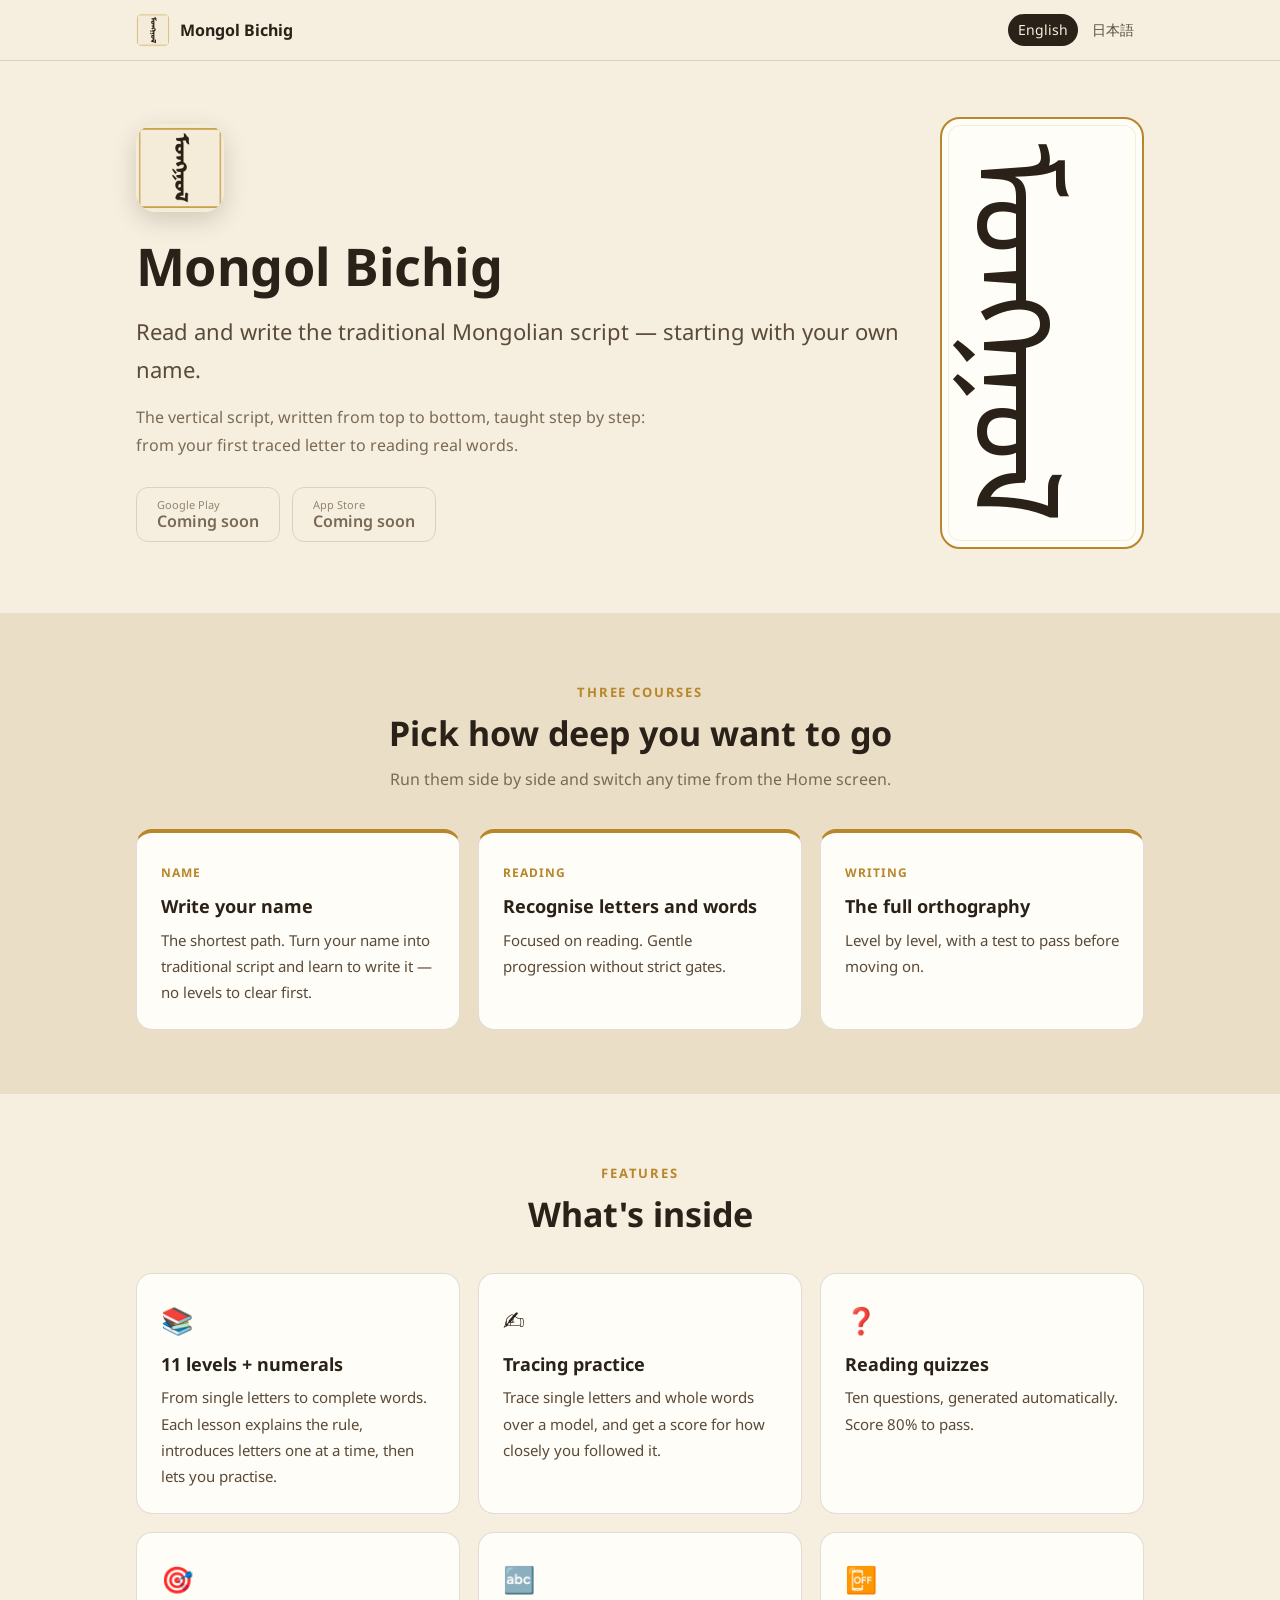
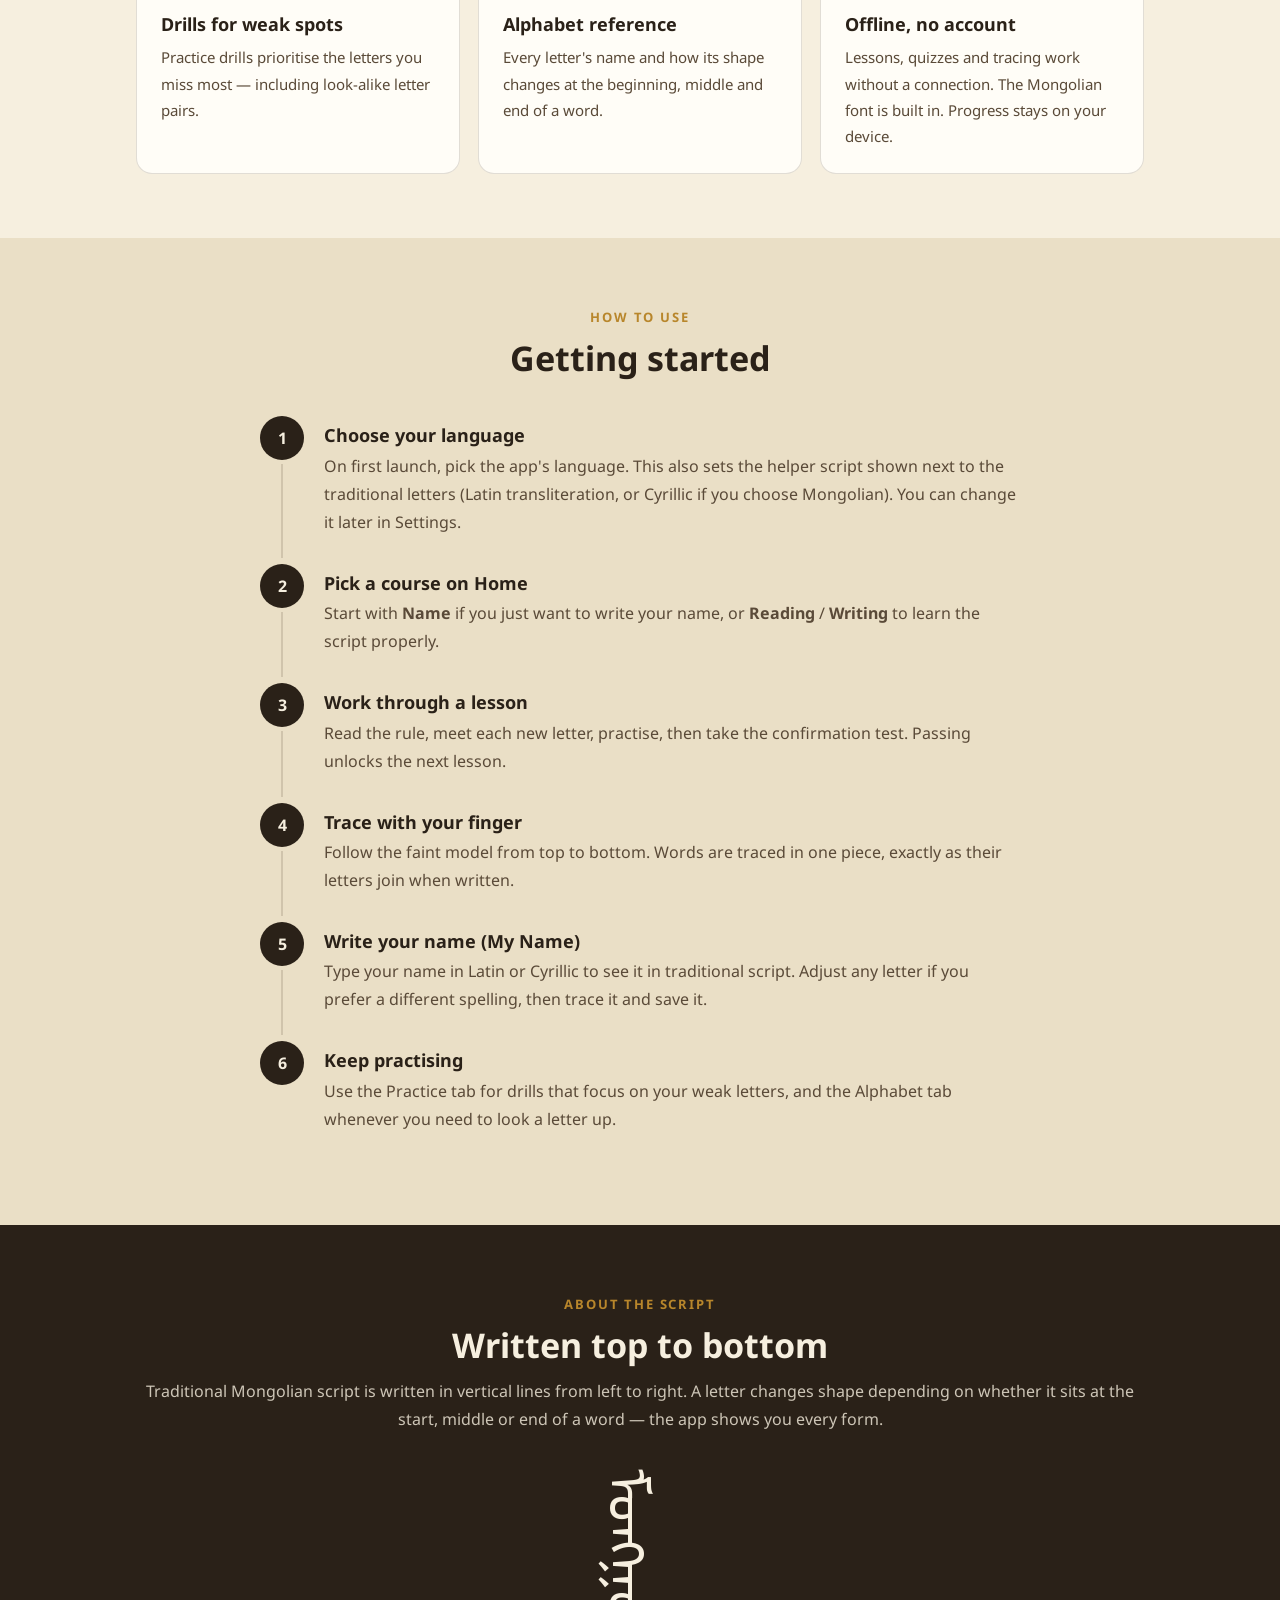
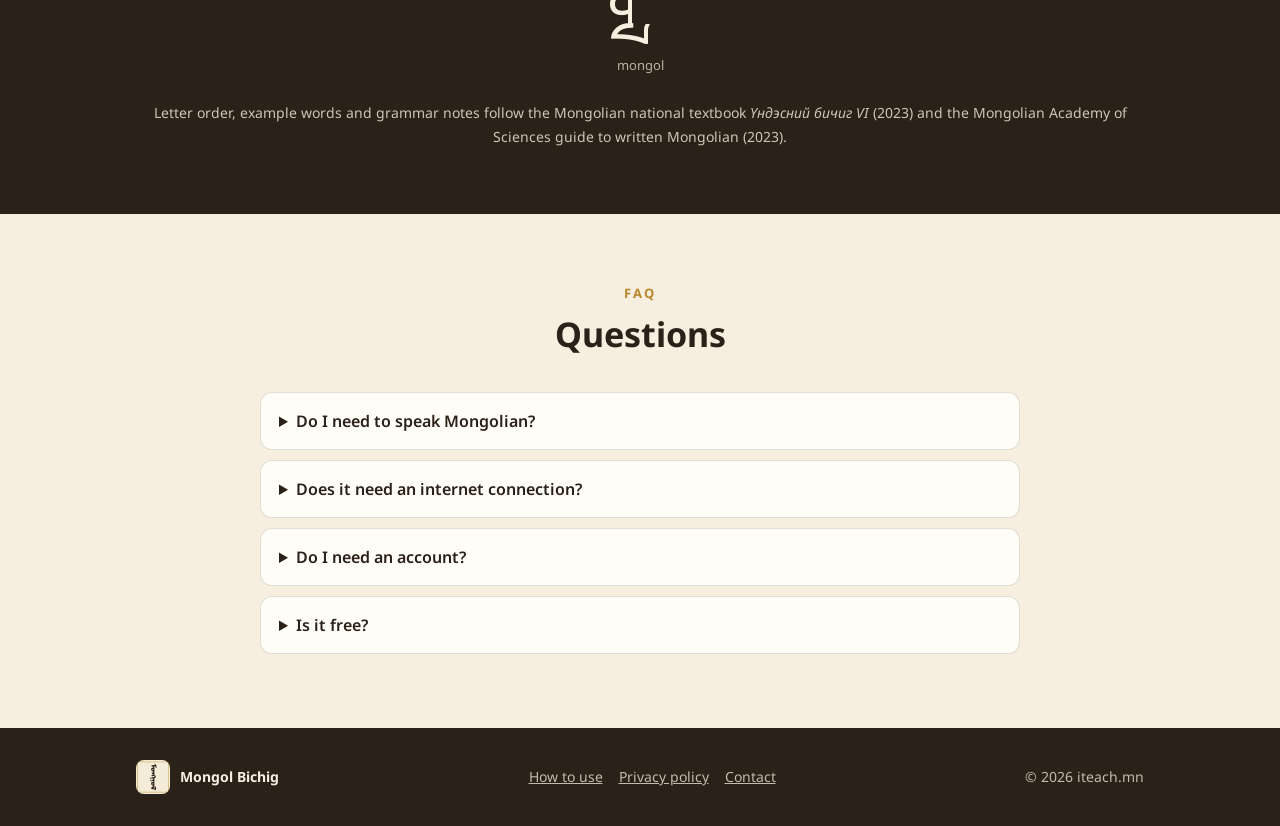
==== mongol-bichig/index.html @ 7769832b "Add Mongol Bichig landing page (en/ja) Co-Authored-By: Claude Opus 5.5 <noreply@anthropic.com>" ====
<!doctype html>
<html lang="en">
<head>
<meta charset="utf-8" />
<meta name="viewport" content="width=device-width, initial-scale=1" />
<title>Mongol Bichig — Learn to read and write the traditional Mongolian script</title>
<meta name="description" content="Mongol Bichig: read and write the traditional Mongolian script, starting with your own name. Tracing practice, reading quizzes, an alphabet reference and drills. No account, works offline." />
<meta name="robots" content="index, follow" />
<meta name="theme-color" content="#2A2118" />
<meta name="author" content="iteach.mn" />

<link rel="canonical" href="https://iteachmn.github.io/mongol-bichig/" />
<link rel="alternate" hreflang="en" href="https://iteachmn.github.io/mongol-bichig/" />
<link rel="alternate" hreflang="ja" href="https://iteachmn.github.io/mongol-bichig/ja/" />
<link rel="alternate" hreflang="x-default" href="https://iteachmn.github.io/mongol-bichig/" />

<meta property="og:type" content="website" />
<meta property="og:site_name" content="Mongol Bichig" />
<meta property="og:locale" content="en_US" />
<meta property="og:locale:alternate" content="ja_JP" />
<meta property="og:url" content="https://iteachmn.github.io/mongol-bichig/" />
<meta property="og:title" content="Mongol Bichig — Learn to write the traditional Mongolian script" />
<meta property="og:description" content="Read and write the traditional Mongolian script, starting with your own name." />
<meta property="og:image" content="https://iteachmn.github.io/mongol-bichig/assets/ogp.png" />
<meta property="og:image:width" content="1024" />
<meta property="og:image:height" content="500" />
<meta name="twitter:card" content="summary_large_image" />
<meta name="twitter:image" content="https://iteachmn.github.io/mongol-bichig/assets/ogp.png" />

<script type="application/ld+json">
{
  "@context": "https://schema.org",
  "@type": "MobileApplication",
  "name": "Mongol Bichig",
  "operatingSystem": "Android",
  "applicationCategory": "EducationalApplication",
  "inLanguage": ["en", "ja"],
  "description": "Read and write the traditional Mongolian script, starting with your own name.",
  "image": "https://iteachmn.github.io/mongol-bichig/assets/app_icon.png",
  "url": "https://iteachmn.github.io/mongol-bichig/",
  "publisher": { "@type": "Organization", "name": "iteach.mn", "url": "https://iteach.mn" }
}
</script>

<link rel="preconnect" href="https://fonts.googleapis.com">
<link rel="preconnect" href="https://fonts.gstatic.com" crossorigin>
<link href="https://fonts.googleapis.com/css2?family=Noto+Sans:wght@400;600;700&family=Noto+Sans+Mongolian&display=swap" rel="stylesheet">
<link rel="stylesheet" href="styles.css" />
<link rel="icon" href="assets/app_icon.png" />
</head>
<body>

<header class="site-header">
  <div class="wrap">
    <a class="brand-mini" href="#top"><img src="assets/app_icon.png" alt="" /><span>Mongol Bichig</span></a>
    <div class="header-spacer"></div>
    <nav class="lang-switch" aria-label="Language">
      <a href="./" aria-current="page">English</a>
      <a href="ja/">日本語</a>
    </nav>
  </div>
</header>

<section class="hero" id="top">
  <div class="wrap">
    <div>
      <img class="hero-icon" src="assets/app_icon.png" alt="Mongol Bichig app icon" />
      <h1>Mongol Bichig</h1>
      <p class="hero-catch">Read and write the traditional Mongolian script — starting with your own name.</p>
      <p class="hero-sub">The vertical script, written from top to bottom, taught step by step: from your first traced letter to reading real words.</p>
      <div class="cta-row">
        <span class="btn" role="button" aria-disabled="true"><span class="btn-label"><small>Google Play</small>Coming soon</span></span>
        <span class="btn" role="button" aria-disabled="true"><span class="btn-label"><small>App Store</small>Coming soon</span></span>
      </div>
    </div>
    <div class="hero-script mongol" lang="mn-Mong" aria-label="Mongol (in traditional script)">ᠮᠣᠩᠭᠤᠯ</div>
  </div>
</section>

<section class="alt">
  <div class="wrap">
    <div class="sec-head">
      <span class="sec-kicker">Three courses</span>
      <h2 class="sec-title">Pick how deep you want to go</h2>
      <p class="sec-lead">Run them side by side and switch any time from the Home screen.</p>
    </div>
    <div class="grid">
      <article class="card course">
        <span class="tag">Name</span>
        <h3>Write your name</h3>
        <p>The shortest path. Turn your name into traditional script and learn to write it — no levels to clear first.</p>
      </article>
      <article class="card course">
        <span class="tag">Reading</span>
        <h3>Recognise letters and words</h3>
        <p>Focused on reading. Gentle progression without strict gates.</p>
      </article>
      <article class="card course">
        <span class="tag">Writing</span>
        <h3>The full orthography</h3>
        <p>Level by level, with a test to pass before moving on.</p>
      </article>
    </div>
  </div>
</section>

<section>
  <div class="wrap">
    <div class="sec-head">
      <span class="sec-kicker">Features</span>
      <h2 class="sec-title">What's inside</h2>
    </div>
    <div class="grid">
      <article class="card"><div class="ico">📚</div><h3>11 levels + numerals</h3><p>From single letters to complete words. Each lesson explains the rule, introduces letters one at a time, then lets you practise.</p></article>
      <article class="card"><div class="ico">✍️</div><h3>Tracing practice</h3><p>Trace single letters and whole words over a model, and get a score for how closely you followed it.</p></article>
      <article class="card"><div class="ico">❓</div><h3>Reading quizzes</h3><p>Ten questions, generated automatically. Score 80% to pass.</p></article>
      <article class="card"><div class="ico">🎯</div><h3>Drills for weak spots</h3><p>Practice drills prioritise the letters you miss most — including look-alike letter pairs.</p></article>
      <article class="card"><div class="ico">🔤</div><h3>Alphabet reference</h3><p>Every letter's name and how its shape changes at the beginning, middle and end of a word.</p></article>
      <article class="card"><div class="ico">📴</div><h3>Offline, no account</h3><p>Lessons, quizzes and tracing work without a connection. The Mongolian font is built in. Progress stays on your device.</p></article>
    </div>
  </div>
</section>

<section class="alt" id="how-to">
  <div class="wrap">
    <div class="sec-head">
      <span class="sec-kicker">How to use</span>
      <h2 class="sec-title">Getting started</h2>
    </div>
    <ol class="steps">
      <li><h3>Choose your language</h3><p>On first launch, pick the app's language. This also sets the helper script shown next to the traditional letters (Latin transliteration, or Cyrillic if you choose Mongolian). You can change it later in Settings.</p></li>
      <li><h3>Pick a course on Home</h3><p>Start with <b>Name</b> if you just want to write your name, or <b>Reading</b> / <b>Writing</b> to learn the script properly.</p></li>
      <li><h3>Work through a lesson</h3><p>Read the rule, meet each new letter, practise, then take the confirmation test. Passing unlocks the next lesson.</p></li>
      <li><h3>Trace with your finger</h3><p>Follow the faint model from top to bottom. Words are traced in one piece, exactly as their letters join when written.</p></li>
      <li><h3>Write your name (My Name)</h3><p>Type your name in Latin or Cyrillic to see it in traditional script. Adjust any letter if you prefer a different spelling, then trace it and save it.</p></li>
      <li><h3>Keep practising</h3><p>Use the Practice tab for drills that focus on your weak letters, and the Alphabet tab whenever you need to look a letter up.</p></li>
    </ol>
  </div>
</section>

<section class="dark">
  <div class="wrap">
    <div class="sec-head">
      <span class="sec-kicker">About the script</span>
      <h2 class="sec-title">Written top to bottom</h2>
      <p class="sec-lead">Traditional Mongolian script is written in vertical lines from left to right. A letter changes shape depending on whether it sits at the start, middle or end of a word — the app shows you every form.</p>
    </div>
    <div class="script-demo">
      <figure><div class="mongol" lang="mn-Mong">ᠮᠣᠩᠭᠤᠯ</div><figcaption>mongol</figcaption></figure>
    </div>
    <p class="sec-lead" style="text-align:center; margin-top:24px; font-size:14px;">Letter order, example words and grammar notes follow the Mongolian national textbook <i>Үндэсний бичиг VI</i> (2023) and the Mongolian Academy of Sciences guide to written Mongolian (2023).</p>
  </div>
</section>

<section>
  <div class="wrap">
    <div class="sec-head">
      <span class="sec-kicker">FAQ</span>
      <h2 class="sec-title">Questions</h2>
    </div>
    <div class="faq">
      <details><summary>Do I need to speak Mongolian?</summary><p>No. If you choose a language other than Mongolian, the app shows Latin transliteration and word meanings alongside the script.</p></details>
      <details><summary>Does it need an internet connection?</summary><p>Almost everything works offline. The one exception: when you enter a name that isn't in the built-in dictionary of more than 15,000 words, that text is sent to a conversion service. Offline, the app falls back to a built-in approximation.</p></details>
      <details><summary>Do I need an account?</summary><p>No. There is no sign-up, and your progress is stored only on your device.</p></details>
      <details><summary>Is it free?</summary><p>All learning content is available without payment. The app shows ads.</p></details>
    </div>
  </div>
</section>

<footer class="site-footer">
  <div class="wrap">
    <div class="brand-mini"><img src="assets/app_icon.png" alt="" /><span>Mongol Bichig</span></div>
    <nav class="foot-links">
      <a href="#how-to">How to use</a>
      <a href="https://docs.google.com/document/d/e/2PACX-1vTYEJs2ZEUsCDoz3jYacEROQ_wWrDBt1OV30wHb4MhotHuU3FFCd4Hwb3-05FP0C9g_1QRAoCeUnPV8/pub">Privacy policy</a>
      <a href="mailto:iteachmn@gmail.com">Contact</a>
    </nav>
    <p>© 2026 iteach.mn</p>
  </div>
</footer>

</body>
</html>
---- mongol-bichig/styles.css ----
/* ============================================================
   Mongol Bichig LP — parchment & ink
   ============================================================ */

:root {
  --parchment: #F6EFDF;
  --parchment-deep: #EADFC6;
  --card: #FFFDF7;
  --ink: #2A2118;
  --ink-mid: #5A4A38;
  --ink-soft: #7A6A55;
  --gold: #B8862B;
  --gold-soft: rgba(184, 134, 43, 0.14);
  --line: rgba(90, 74, 56, 0.18);
  --dark: #2A2118;
  --dark-2: #3B2F22;
  --maxw: 1040px;
}

*, *::before, *::after { box-sizing: border-box; }
html { scroll-behavior: smooth; }

body {
  margin: 0;
  font-family: 'Noto Sans', 'Noto Sans JP', system-ui, -apple-system, sans-serif;
  color: var(--ink);
  background: var(--parchment);
  line-height: 1.75;
  -webkit-font-smoothing: antialiased;
  overflow-x: hidden;
}

h1, h2, h3 { margin: 0; line-height: 1.3; }
p { margin: 0; }
a { color: inherit; }
img { max-width: 100%; display: block; }

.wrap { max-width: var(--maxw); margin: 0 auto; padding: 0 16px; }

.mongol {
  font-family: 'Noto Sans Mongolian', serif;
  writing-mode: vertical-lr;
  text-orientation: sideways;
  line-height: 1.2;
}

/* ---------- header ---------- */
.site-header {
  position: sticky; top: 0; z-index: 10;
  background: rgba(246, 239, 223, 0.92);
  backdrop-filter: blur(8px);
  border-bottom: 1px solid var(--line);
}
.site-header .wrap { display: flex; align-items: center; gap: 12px; height: 60px; }
.brand-mini { display: flex; align-items: center; gap: 10px; text-decoration: none; font-weight: 700; }
.brand-mini img { width: 34px; height: 34px; border-radius: 8px; }
.header-spacer { flex: 1; }
.lang-switch { display: flex; gap: 4px; font-size: 14px; }
.lang-switch a { text-decoration: none; padding: 4px 10px; border-radius: 999px; color: var(--ink-mid); }
.lang-switch a[aria-current="page"] { background: var(--ink); color: var(--parchment); }

/* ---------- hero ---------- */
.hero { padding: 56px 0 64px; }
.hero .wrap { display: grid; grid-template-columns: 1fr auto; gap: 40px; align-items: center; }
.hero-icon { width: 88px; height: 88px; border-radius: 20px; box-shadow: 0 8px 24px rgba(42,33,24,.18); margin-bottom: 20px; }
.hero h1 { font-size: clamp(32px, 6vw, 52px); letter-spacing: -0.01em; }
.hero-catch { font-size: clamp(18px, 2.6vw, 22px); color: var(--ink-mid); margin-top: 12px; }
.hero-sub { color: var(--ink-soft); margin-top: 14px; max-width: 34em; }
.hero-script {
  font-size: clamp(72px, 12vw, 120px);
  color: var(--ink);
  padding: 24px 28px;
  border: 2px solid var(--gold);
  border-radius: 20px;
  background: var(--card);
  box-shadow: inset 0 0 0 6px var(--card), inset 0 0 0 7px var(--gold-soft);
}

.cta-row { display: flex; flex-wrap: wrap; gap: 12px; margin-top: 28px; }
.btn {
  display: inline-flex; align-items: center; gap: 10px;
  padding: 10px 20px; border-radius: 12px; text-decoration: none;
  background: var(--ink); color: var(--parchment); font-weight: 600;
}
.btn small { display: block; font-size: 11px; font-weight: 400; opacity: .8; line-height: 1.2; }
.btn-label { line-height: 1.25; }
.btn[aria-disabled="true"] { background: transparent; color: var(--ink-soft); border: 1px solid var(--line); cursor: default; }

/* ---------- sections ---------- */
section { padding: 64px 0; }
.sec-head { text-align: center; margin-bottom: 36px; }
.sec-kicker { font-size: 13px; letter-spacing: .14em; text-transform: uppercase; color: var(--gold); font-weight: 700; }
.sec-title { font-size: clamp(24px, 4vw, 34px); margin-top: 6px; }
.sec-lead { color: var(--ink-soft); margin-top: 10px; }

.alt { background: var(--parchment-deep); }
.dark { background: var(--dark); color: var(--parchment); }
.dark .sec-lead, .dark p { color: rgba(246,239,223,.8); }

.grid { display: grid; gap: 18px; grid-template-columns: repeat(auto-fit, minmax(260px, 1fr)); }
.card {
  background: var(--card); border: 1px solid var(--line); border-radius: 16px; padding: 24px;
}
.card h3 { font-size: 18px; margin: 10px 0 8px; }
.card p { color: var(--ink-mid); font-size: 15px; }
.card .ico { font-size: 26px; }

/* courses */
.course { border-top: 4px solid var(--gold); }
.course .tag { font-size: 12px; font-weight: 700; color: var(--gold); letter-spacing: .08em; text-transform: uppercase; }

/* how-to steps */
.steps { list-style: none; margin: 0 auto; padding: 0; max-width: 760px; counter-reset: step; }
.steps li {
  position: relative; padding: 0 0 28px 64px; counter-increment: step;
}
.steps li::before {
  content: counter(step);
  position: absolute; left: 0; top: 0;
  width: 44px; height: 44px; border-radius: 50%;
  display: grid; place-items: center;
  background: var(--ink); color: var(--parchment); font-weight: 700;
}
.steps li:not(:last-child)::after {
  content: ""; position: absolute; left: 21px; top: 48px; bottom: 6px; width: 2px; background: var(--line);
}
.steps h3 { font-size: 18px; padding-top: 8px; }
.steps p { color: var(--ink-mid); margin-top: 4px; }

/* about the script */
.script-demo { display: flex; justify-content: center; gap: 28px; flex-wrap: wrap; margin-top: 8px; }
.script-demo figure { margin: 0; text-align: center; }
.script-demo .mongol { font-size: 56px; margin: 0 auto; color: var(--parchment); }
.script-demo figcaption { font-size: 13px; margin-top: 8px; color: rgba(246,239,223,.7); }

/* FAQ */
.faq { max-width: 760px; margin: 0 auto; }
.faq details { background: var(--card); border: 1px solid var(--line); border-radius: 12px; padding: 14px 18px; margin-bottom: 10px; }
.faq summary { cursor: pointer; font-weight: 600; }
.faq details p { margin-top: 10px; color: var(--ink-mid); font-size: 15px; }

/* footer */
.site-footer { background: var(--dark); color: rgba(246,239,223,.75); padding: 32px 0; font-size: 14px; }
.site-footer .wrap { display: flex; flex-wrap: wrap; gap: 16px; align-items: center; justify-content: space-between; }
.site-footer .brand-mini { color: var(--parchment); }
.foot-links { display: flex; gap: 16px; flex-wrap: wrap; }

@media (max-width: 720px) {
  .hero { padding: 36px 0 44px; }
  .hero .wrap { grid-template-columns: 1fr; text-align: center; }
  .hero-icon { margin-left: auto; margin-right: auto; }
  .hero-sub { margin-left: auto; margin-right: auto; }
  .cta-row { justify-content: center; }
  .hero-script { justify-self: center; font-size: 56px; padding: 14px 18px; }
  section { padding: 48px 0; }
}
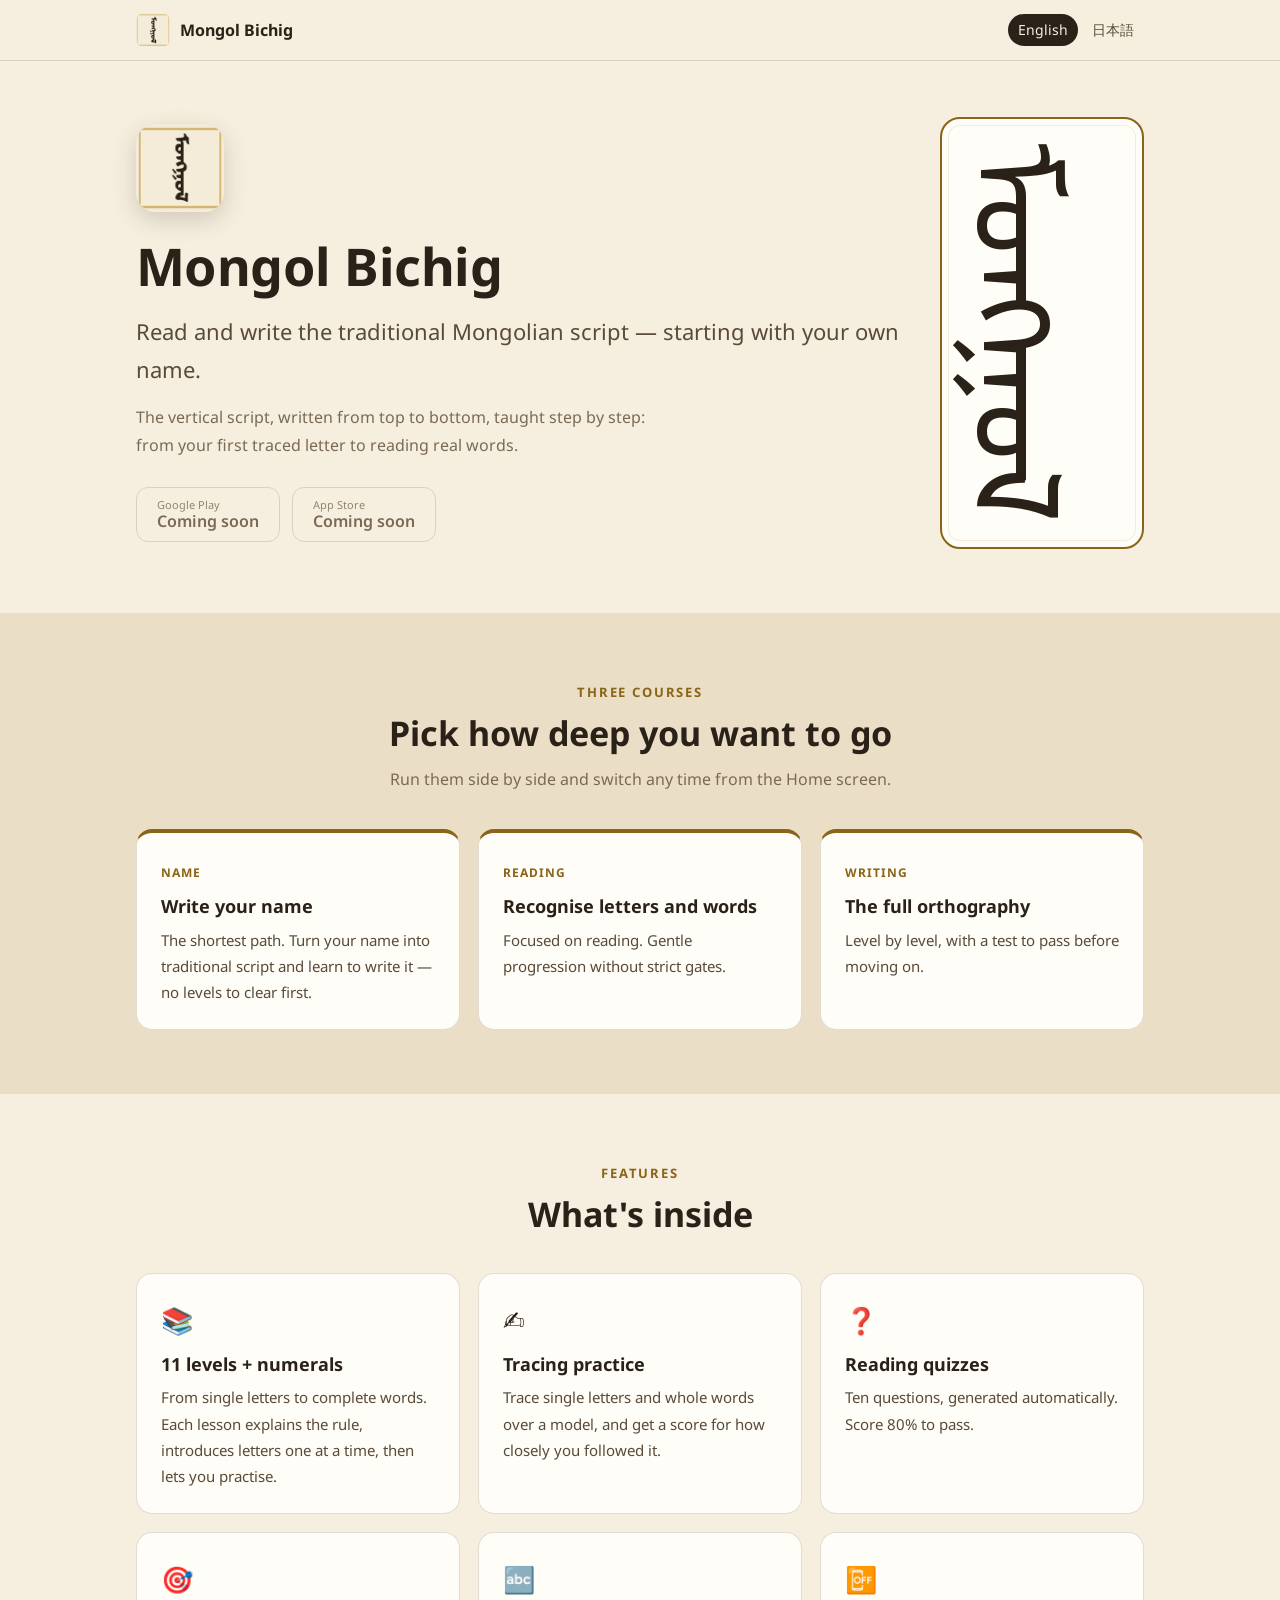
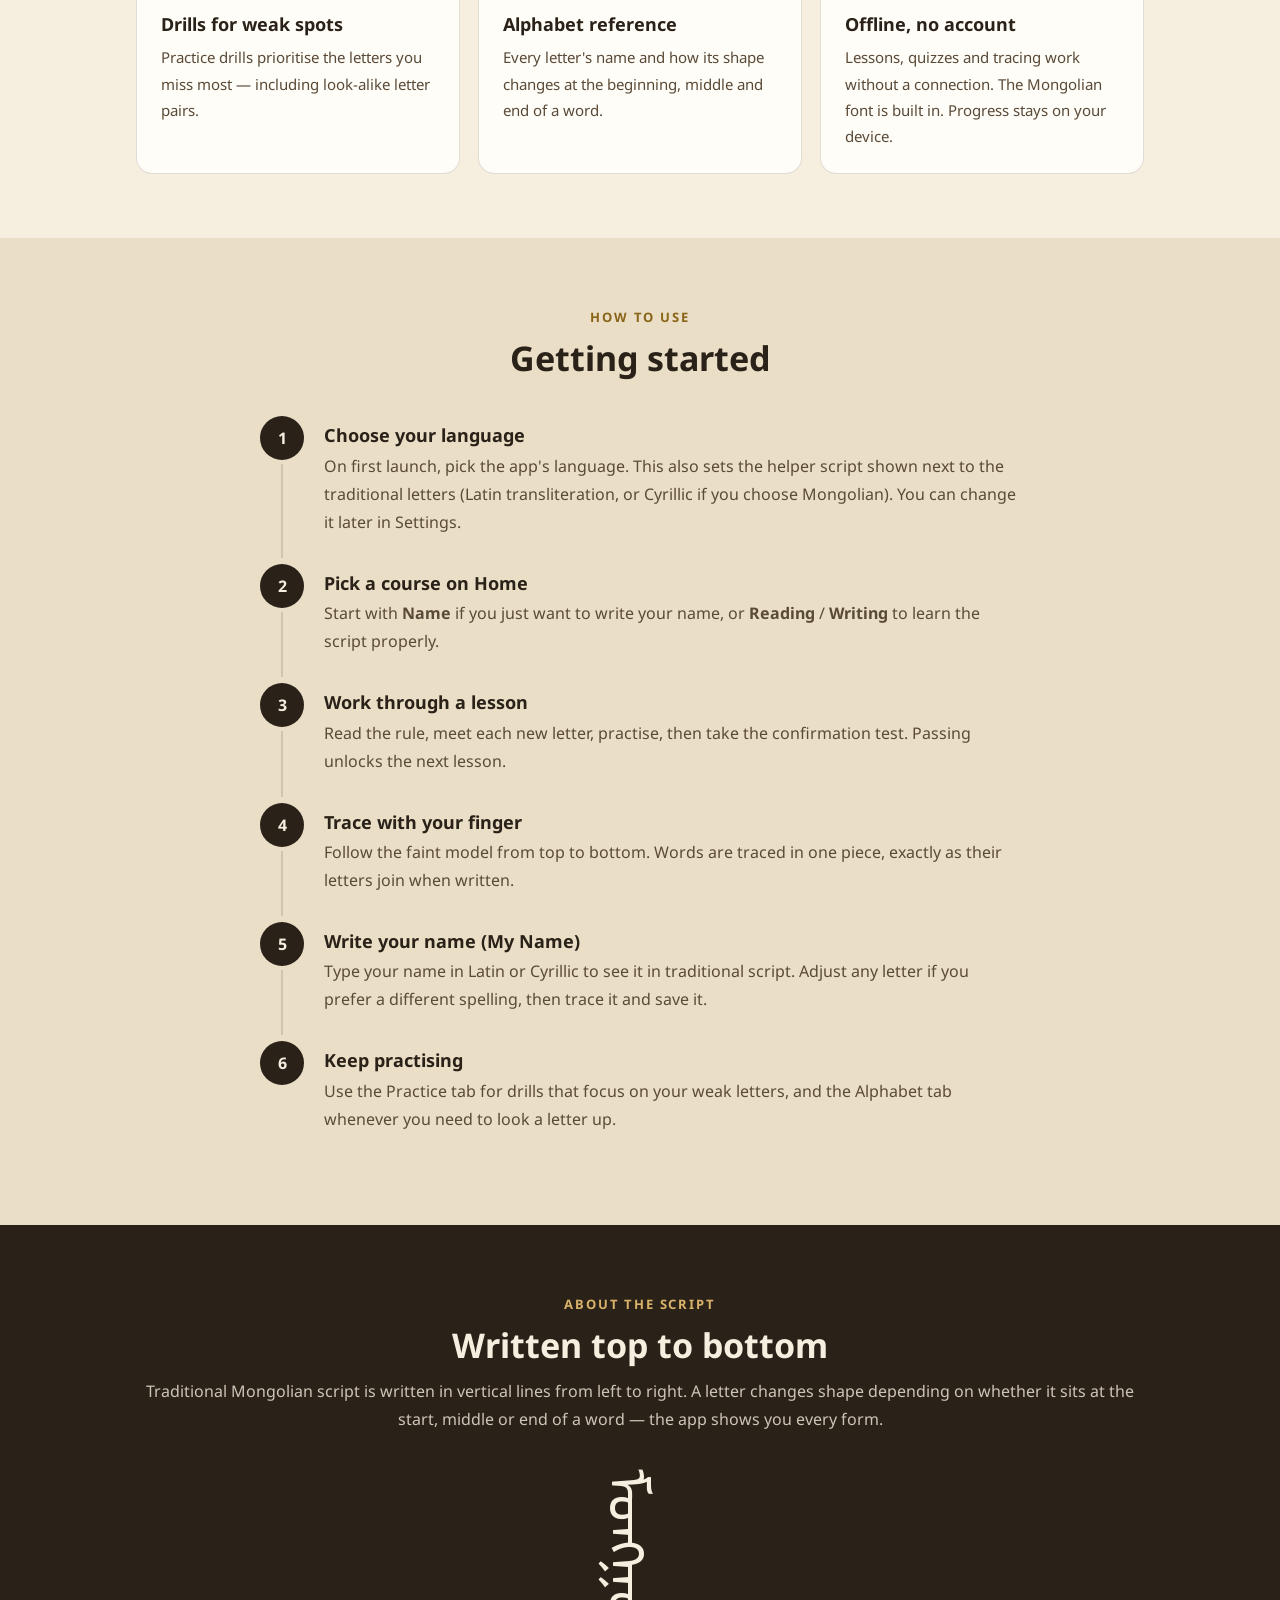
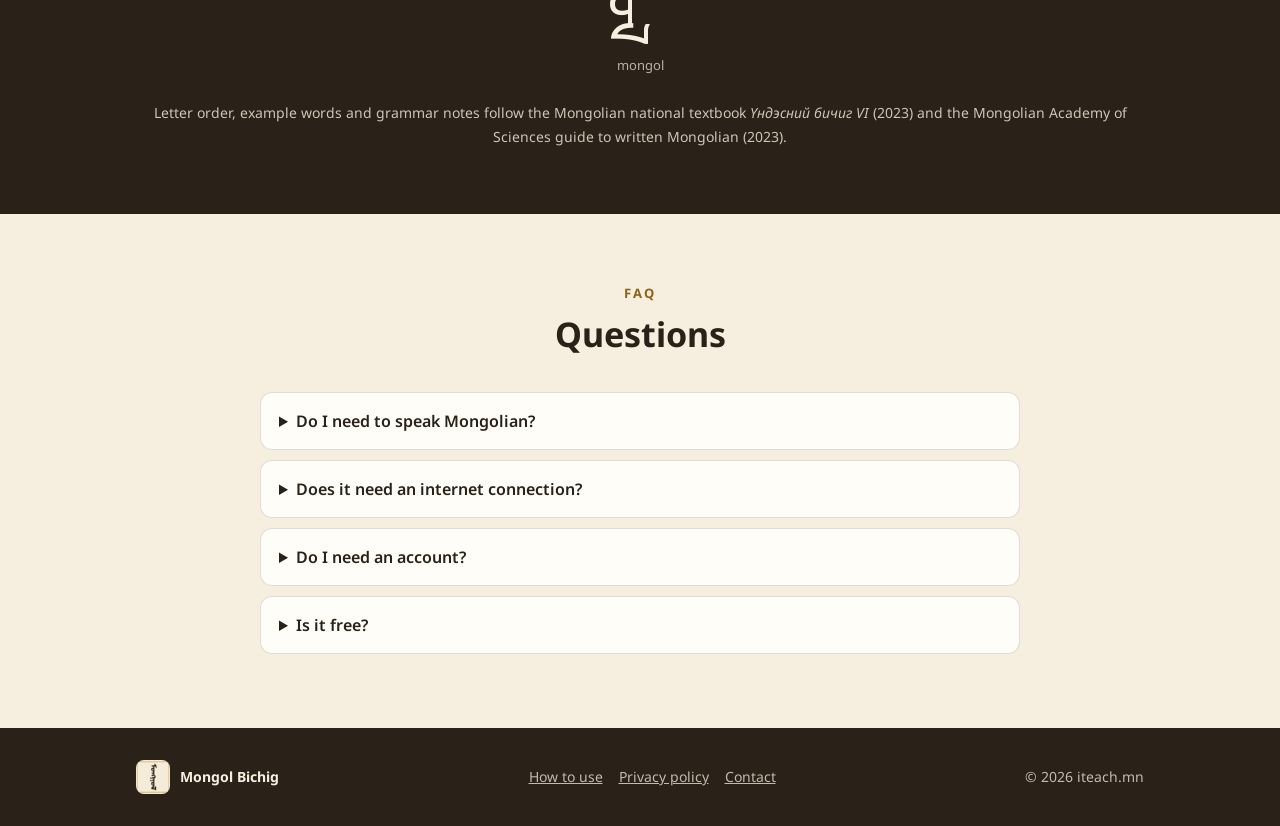
==== commit 35903696: "Improve Mongol Bichig LP SEO: titles, social cards, icons, contrast Co-Authored-By: Claude Opus 5.5 " ====
--- a/mongol-bichig/index.html
+++ b/mongol-bichig/index.html
@@ -3,7 +3,7 @@
 <head>
 <meta charset="utf-8" />
 <meta name="viewport" content="width=device-width, initial-scale=1" />
-<title>Mongol Bichig — Learn to read and write the traditional Mongolian script</title>
+<title>Mongol Bichig – Learn the Traditional Mongolian Script</title>
 <meta name="description" content="Mongol Bichig: read and write the traditional Mongolian script, starting with your own name. Tracing practice, reading quizzes, an alphabet reference and drills. No account, works offline." />
 <meta name="robots" content="index, follow" />
 <meta name="theme-color" content="#2A2118" />
@@ -19,13 +19,17 @@
 <meta property="og:locale" content="en_US" />
 <meta property="og:locale:alternate" content="ja_JP" />
 <meta property="og:url" content="https://iteachmn.github.io/mongol-bichig/" />
-<meta property="og:title" content="Mongol Bichig — Learn to write the traditional Mongolian script" />
+<meta property="og:title" content="Mongol Bichig – Learn to write the traditional Mongolian script" />
 <meta property="og:description" content="Read and write the traditional Mongolian script, starting with your own name." />
 <meta property="og:image" content="https://iteachmn.github.io/mongol-bichig/assets/ogp.png" />
 <meta property="og:image:width" content="1024" />
 <meta property="og:image:height" content="500" />
+<meta property="og:image:alt" content="Mongol Bichig – traditional Mongolian script learning app" />
 <meta name="twitter:card" content="summary_large_image" />
+<meta name="twitter:title" content="Mongol Bichig – Learn to write the traditional Mongolian script" />
+<meta name="twitter:description" content="Read and write the traditional Mongolian script, starting with your own name." />
 <meta name="twitter:image" content="https://iteachmn.github.io/mongol-bichig/assets/ogp.png" />
+<meta name="twitter:image:alt" content="Mongol Bichig – traditional Mongolian script learning app" />
 
 <script type="application/ld+json">
 {
@@ -36,8 +40,10 @@
   "applicationCategory": "EducationalApplication",
   "inLanguage": ["en", "ja"],
   "description": "Read and write the traditional Mongolian script, starting with your own name.",
-  "image": "https://iteachmn.github.io/mongol-bichig/assets/app_icon.png",
+  "image": "https://iteachmn.github.io/mongol-bichig/assets/icon-512.png",
   "url": "https://iteachmn.github.io/mongol-bichig/",
+  "offers": { "@type": "Offer", "price": "0", "priceCurrency": "USD" },
+  "author": { "@type": "Organization", "name": "iteach.mn", "url": "https://iteach.mn" },
   "publisher": { "@type": "Organization", "name": "iteach.mn", "url": "https://iteach.mn" }
 }
 </script>
@@ -46,13 +52,14 @@
 <link rel="preconnect" href="https://fonts.gstatic.com" crossorigin>
 <link href="https://fonts.googleapis.com/css2?family=Noto+Sans:wght@400;600;700&family=Noto+Sans+Mongolian&display=swap" rel="stylesheet">
 <link rel="stylesheet" href="styles.css" />
-<link rel="icon" href="assets/app_icon.png" />
+<link rel="icon" type="image/png" sizes="192x192" href="assets/icon-192.png" />
+<link rel="apple-touch-icon" href="assets/apple-touch-icon.png" />
 </head>
 <body>
 
 <header class="site-header">
   <div class="wrap">
-    <a class="brand-mini" href="#top"><img src="assets/app_icon.png" alt="" /><span>Mongol Bichig</span></a>
+    <a class="brand-mini" href="#top"><img src="assets/icon-192.png" alt="" width="34" height="34" /><span>Mongol Bichig</span></a>
     <div class="header-spacer"></div>
     <nav class="lang-switch" aria-label="Language">
       <a href="./" aria-current="page">English</a>
@@ -64,7 +71,7 @@
 <section class="hero" id="top">
   <div class="wrap">
     <div>
-      <img class="hero-icon" src="assets/app_icon.png" alt="Mongol Bichig app icon" />
+      <img class="hero-icon" src="assets/icon-192.png" width="88" height="88" alt="Mongol Bichig app icon" />
       <h1>Mongol Bichig</h1>
       <p class="hero-catch">Read and write the traditional Mongolian script — starting with your own name.</p>
       <p class="hero-sub">The vertical script, written from top to bottom, taught step by step: from your first traced letter to reading real words.</p>
@@ -169,7 +176,7 @@
 
 <footer class="site-footer">
   <div class="wrap">
-    <div class="brand-mini"><img src="assets/app_icon.png" alt="" /><span>Mongol Bichig</span></div>
+    <div class="brand-mini"><img src="assets/icon-192.png" alt="" width="34" height="34" /><span>Mongol Bichig</span></div>
     <nav class="foot-links">
       <a href="#how-to">How to use</a>
       <a href="https://docs.google.com/document/d/e/2PACX-1vTYEJs2ZEUsCDoz3jYacEROQ_wWrDBt1OV30wHb4MhotHuU3FFCd4Hwb3-05FP0C9g_1QRAoCeUnPV8/pub">Privacy policy</a>
--- a/mongol-bichig/styles.css
+++ b/mongol-bichig/styles.css
@@ -9,7 +9,7 @@
   --ink: #2A2118;
   --ink-mid: #5A4A38;
   --ink-soft: #7A6A55;
-  --gold: #B8862B;
+  --gold: #8A6418;
   --gold-soft: rgba(184, 134, 43, 0.14);
   --line: rgba(90, 74, 56, 0.18);
   --dark: #2A2118;
@@ -96,6 +96,7 @@
 .alt { background: var(--parchment-deep); }
 .dark { background: var(--dark); color: var(--parchment); }
 .dark .sec-lead, .dark p { color: rgba(246,239,223,.8); }
+.dark .sec-kicker { color: #D9B26A; }
 
 .grid { display: grid; gap: 18px; grid-template-columns: repeat(auto-fit, minmax(260px, 1fr)); }
 .card {
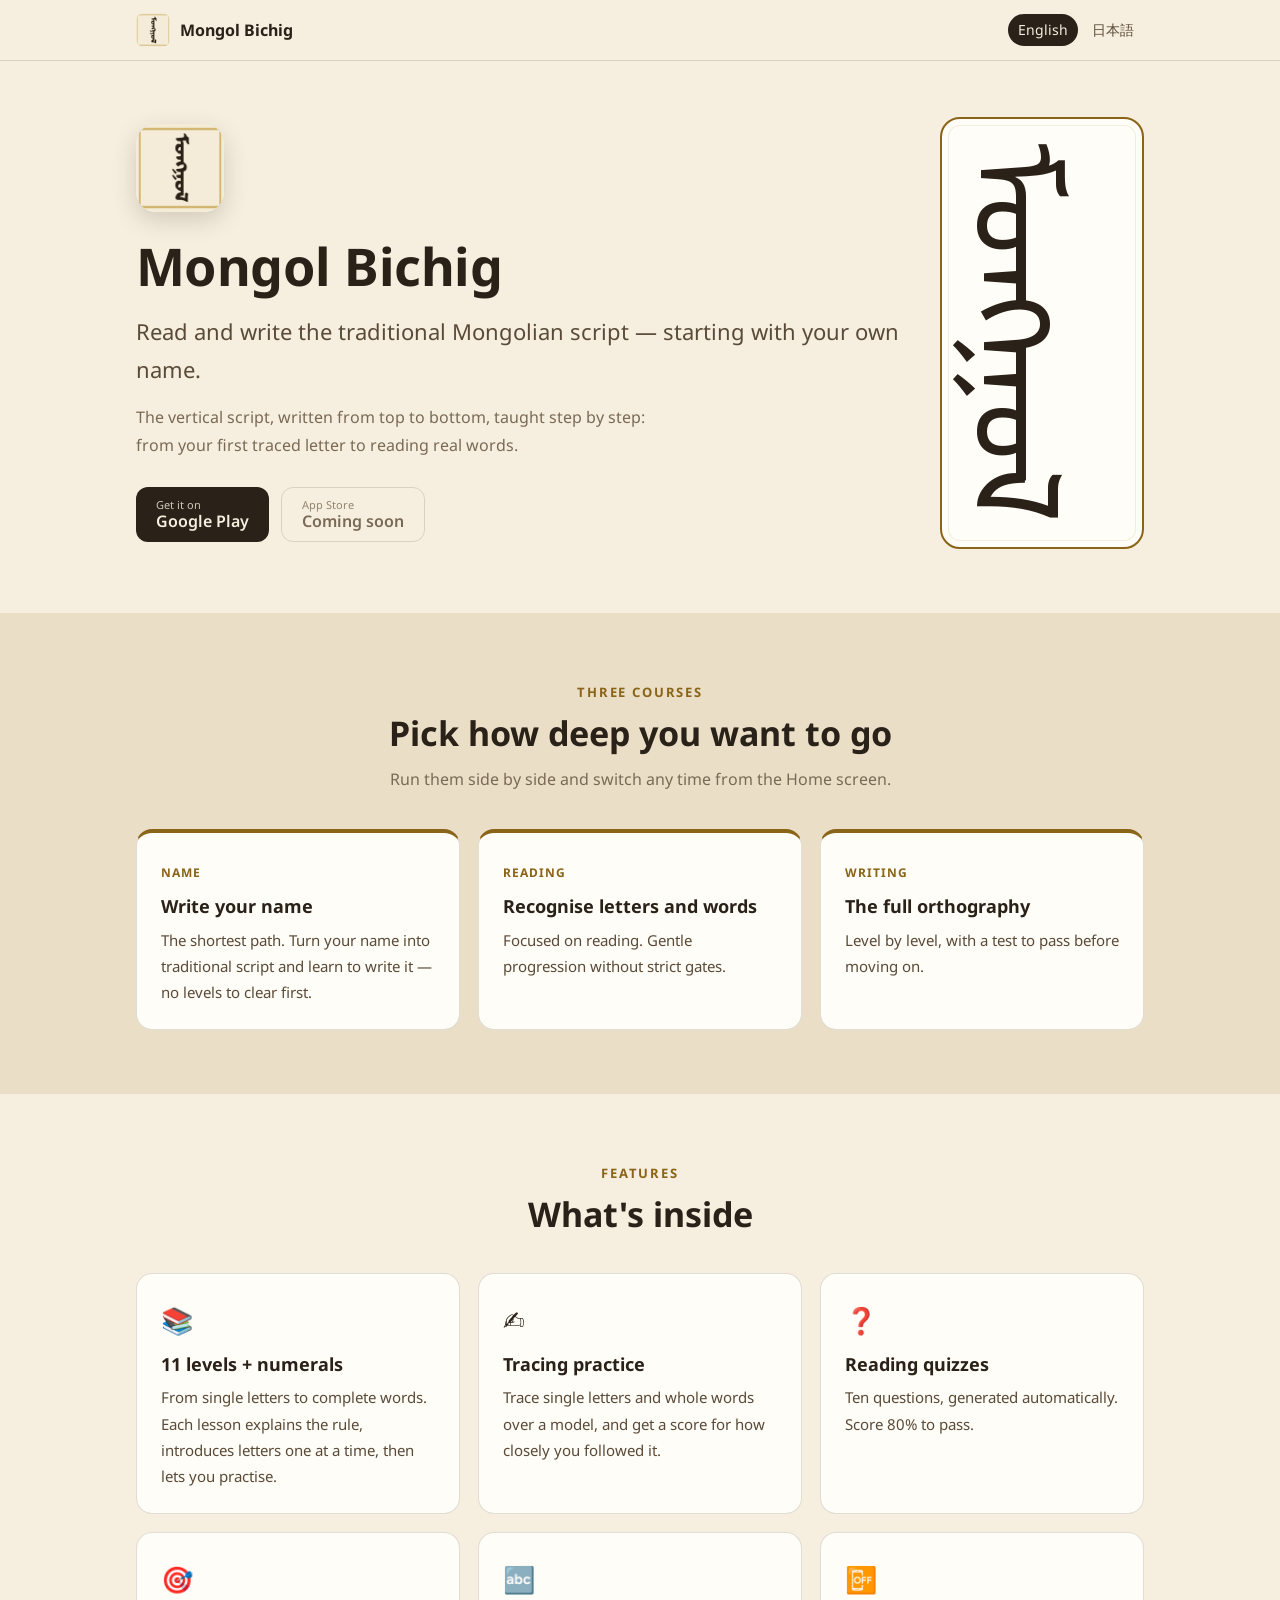
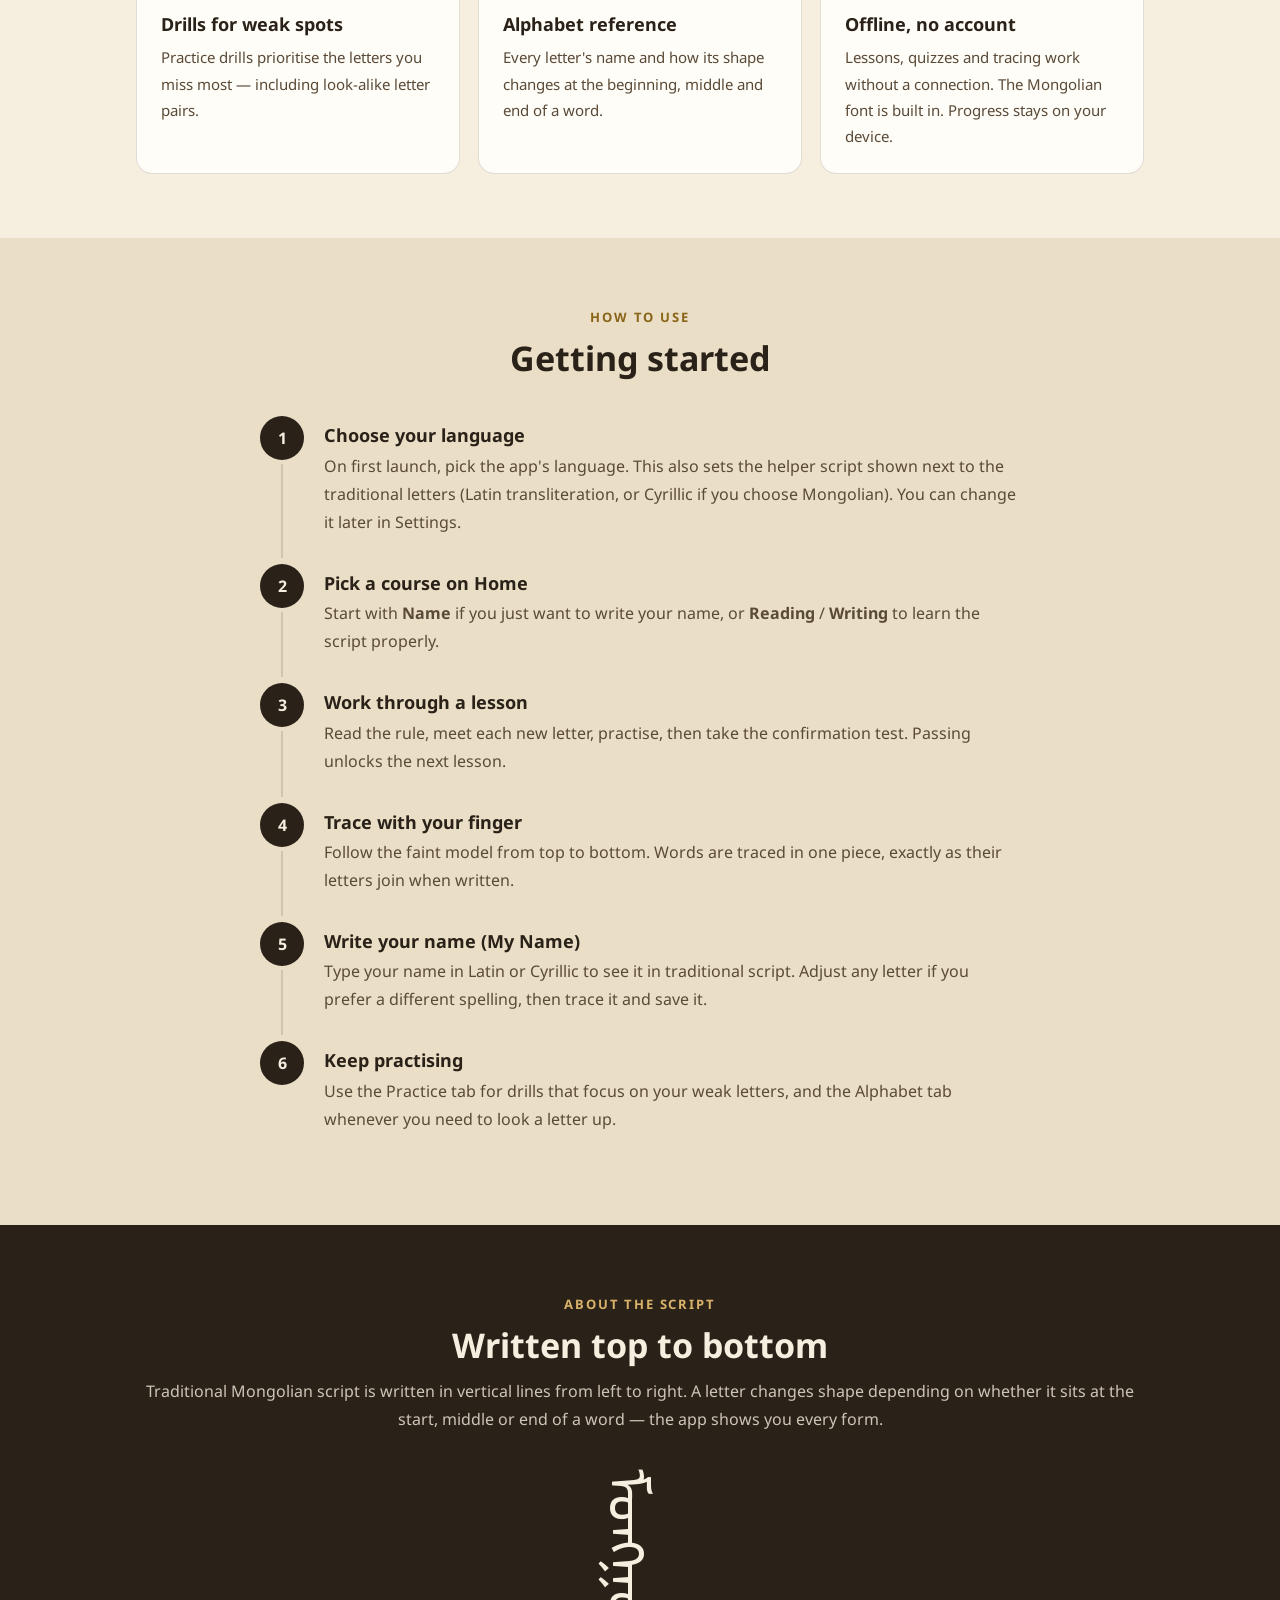
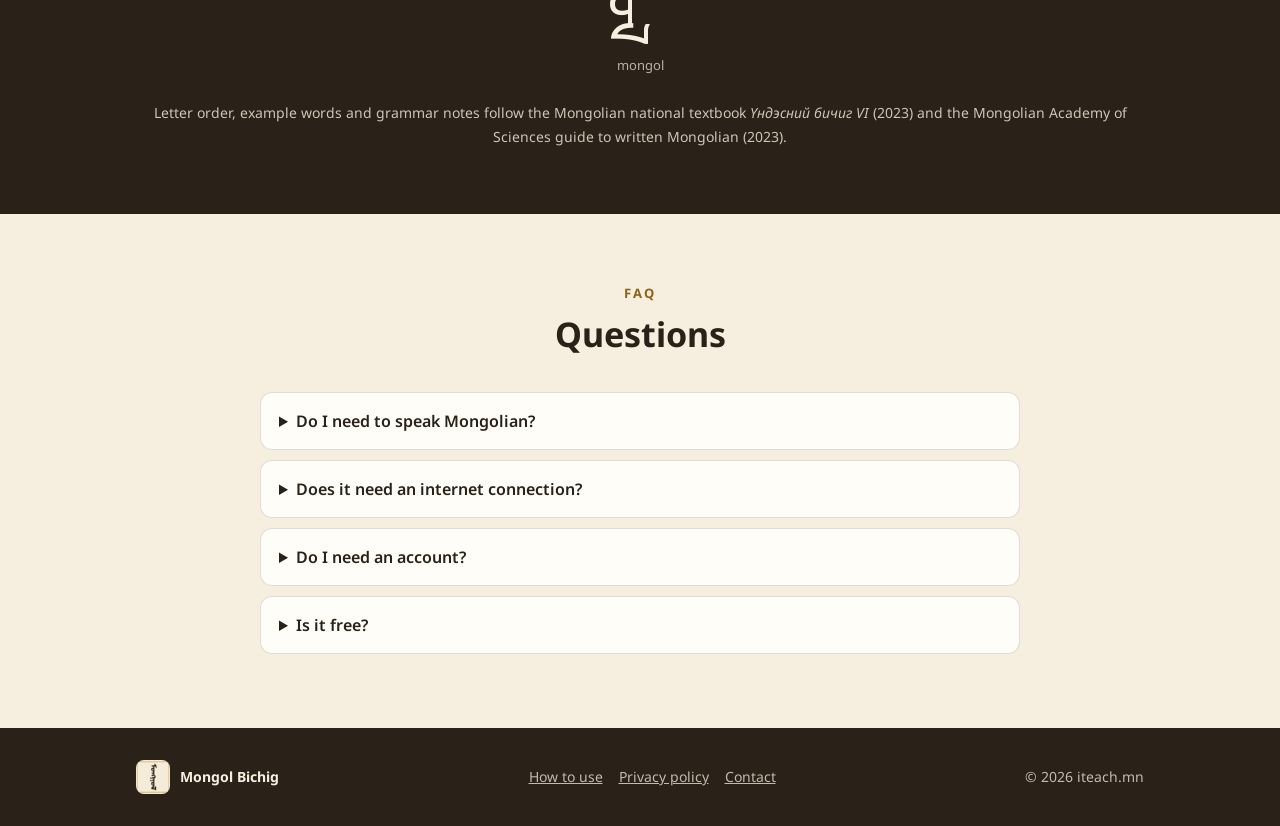
==== commit 6fbea74e: "Mongol Bichig LP: link the Google Play button now that the app is live - en/ja: replace the "Coming " ====
--- a/mongol-bichig/index.html
+++ b/mongol-bichig/index.html
@@ -42,6 +42,7 @@
   "description": "Read and write the traditional Mongolian script, starting with your own name.",
   "image": "https://iteachmn.github.io/mongol-bichig/assets/icon-512.png",
   "url": "https://iteachmn.github.io/mongol-bichig/",
+  "installUrl": "https://play.google.com/store/apps/details?id=mn.iteach.mongolbichig",
   "offers": { "@type": "Offer", "price": "0", "priceCurrency": "USD" },
   "author": { "@type": "Organization", "name": "iteach.mn", "url": "https://iteach.mn" },
   "publisher": { "@type": "Organization", "name": "iteach.mn", "url": "https://iteach.mn" }
@@ -76,7 +77,7 @@
       <p class="hero-catch">Read and write the traditional Mongolian script — starting with your own name.</p>
       <p class="hero-sub">The vertical script, written from top to bottom, taught step by step: from your first traced letter to reading real words.</p>
       <div class="cta-row">
-        <span class="btn" role="button" aria-disabled="true"><span class="btn-label"><small>Google Play</small>Coming soon</span></span>
+        <a class="btn" href="https://play.google.com/store/apps/details?id=mn.iteach.mongolbichig"><span class="btn-label"><small>Get it on</small>Google Play</span></a>
         <span class="btn" role="button" aria-disabled="true"><span class="btn-label"><small>App Store</small>Coming soon</span></span>
       </div>
     </div>
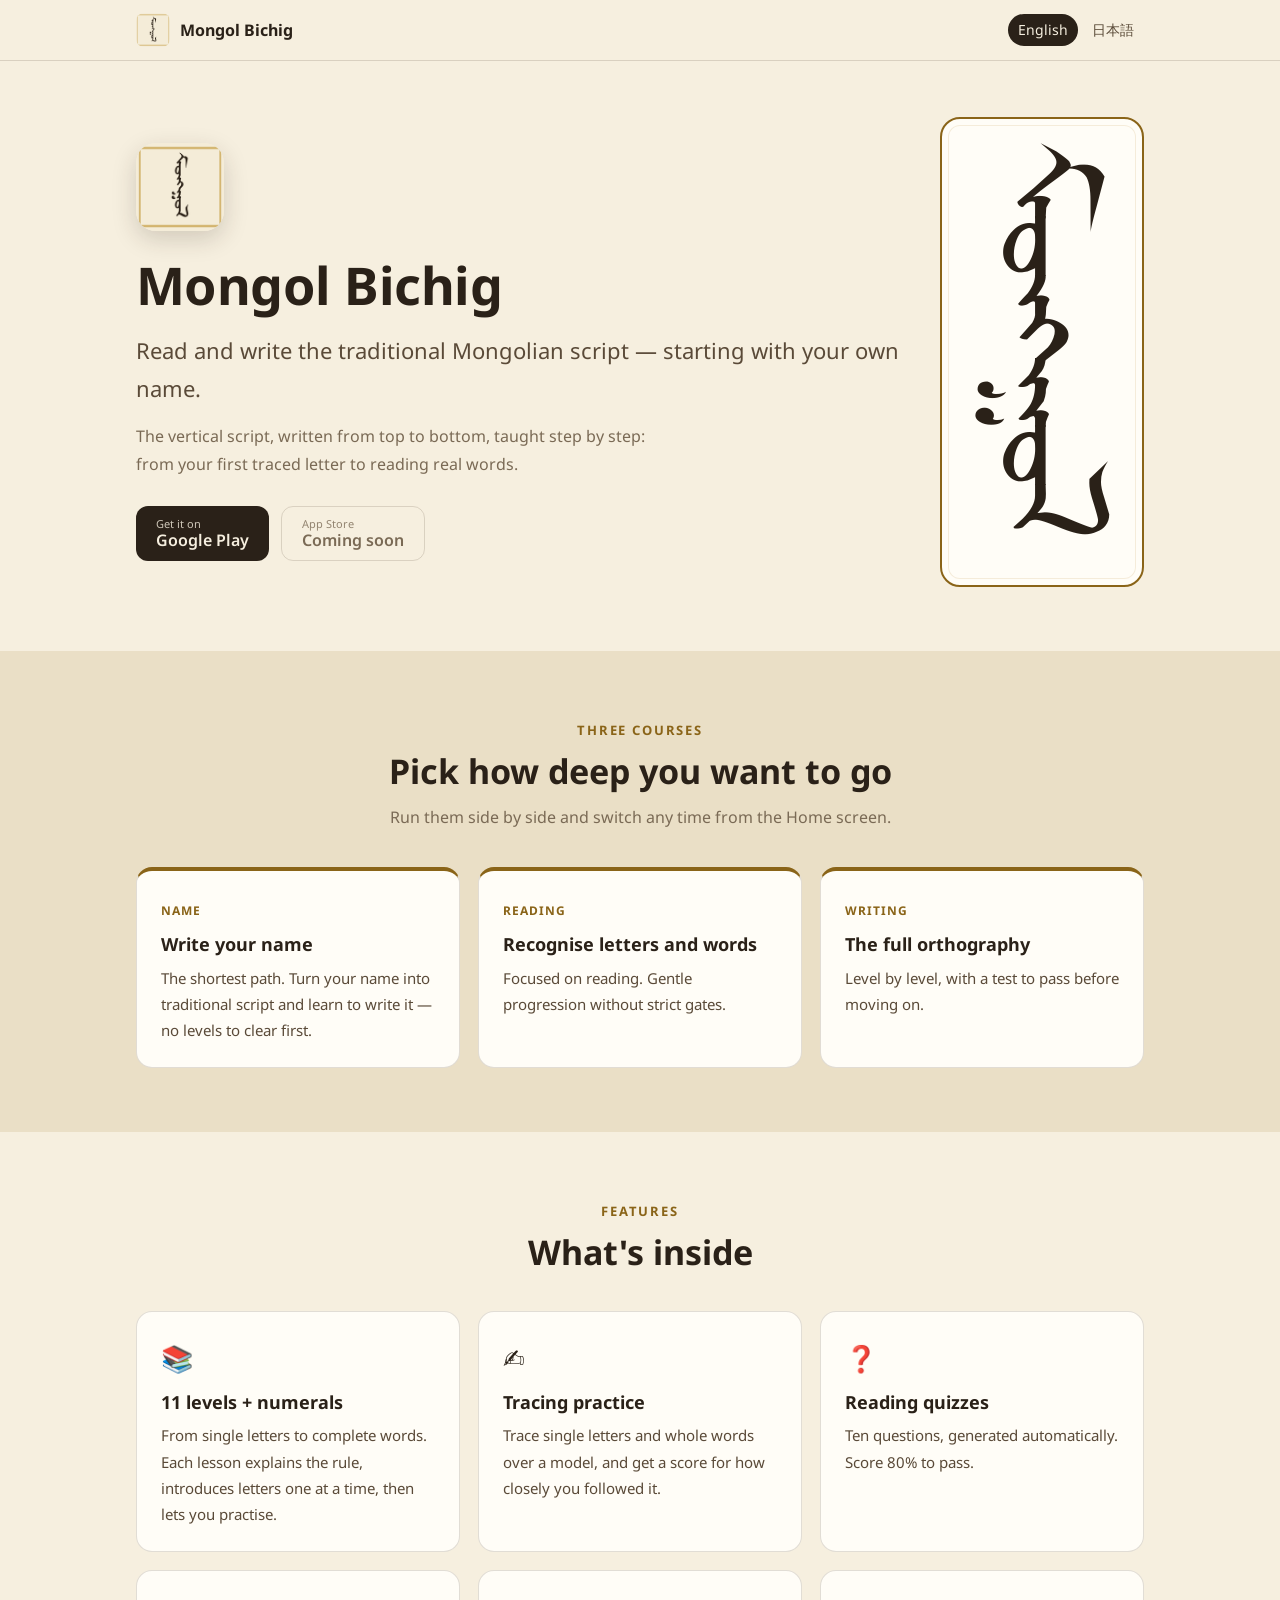
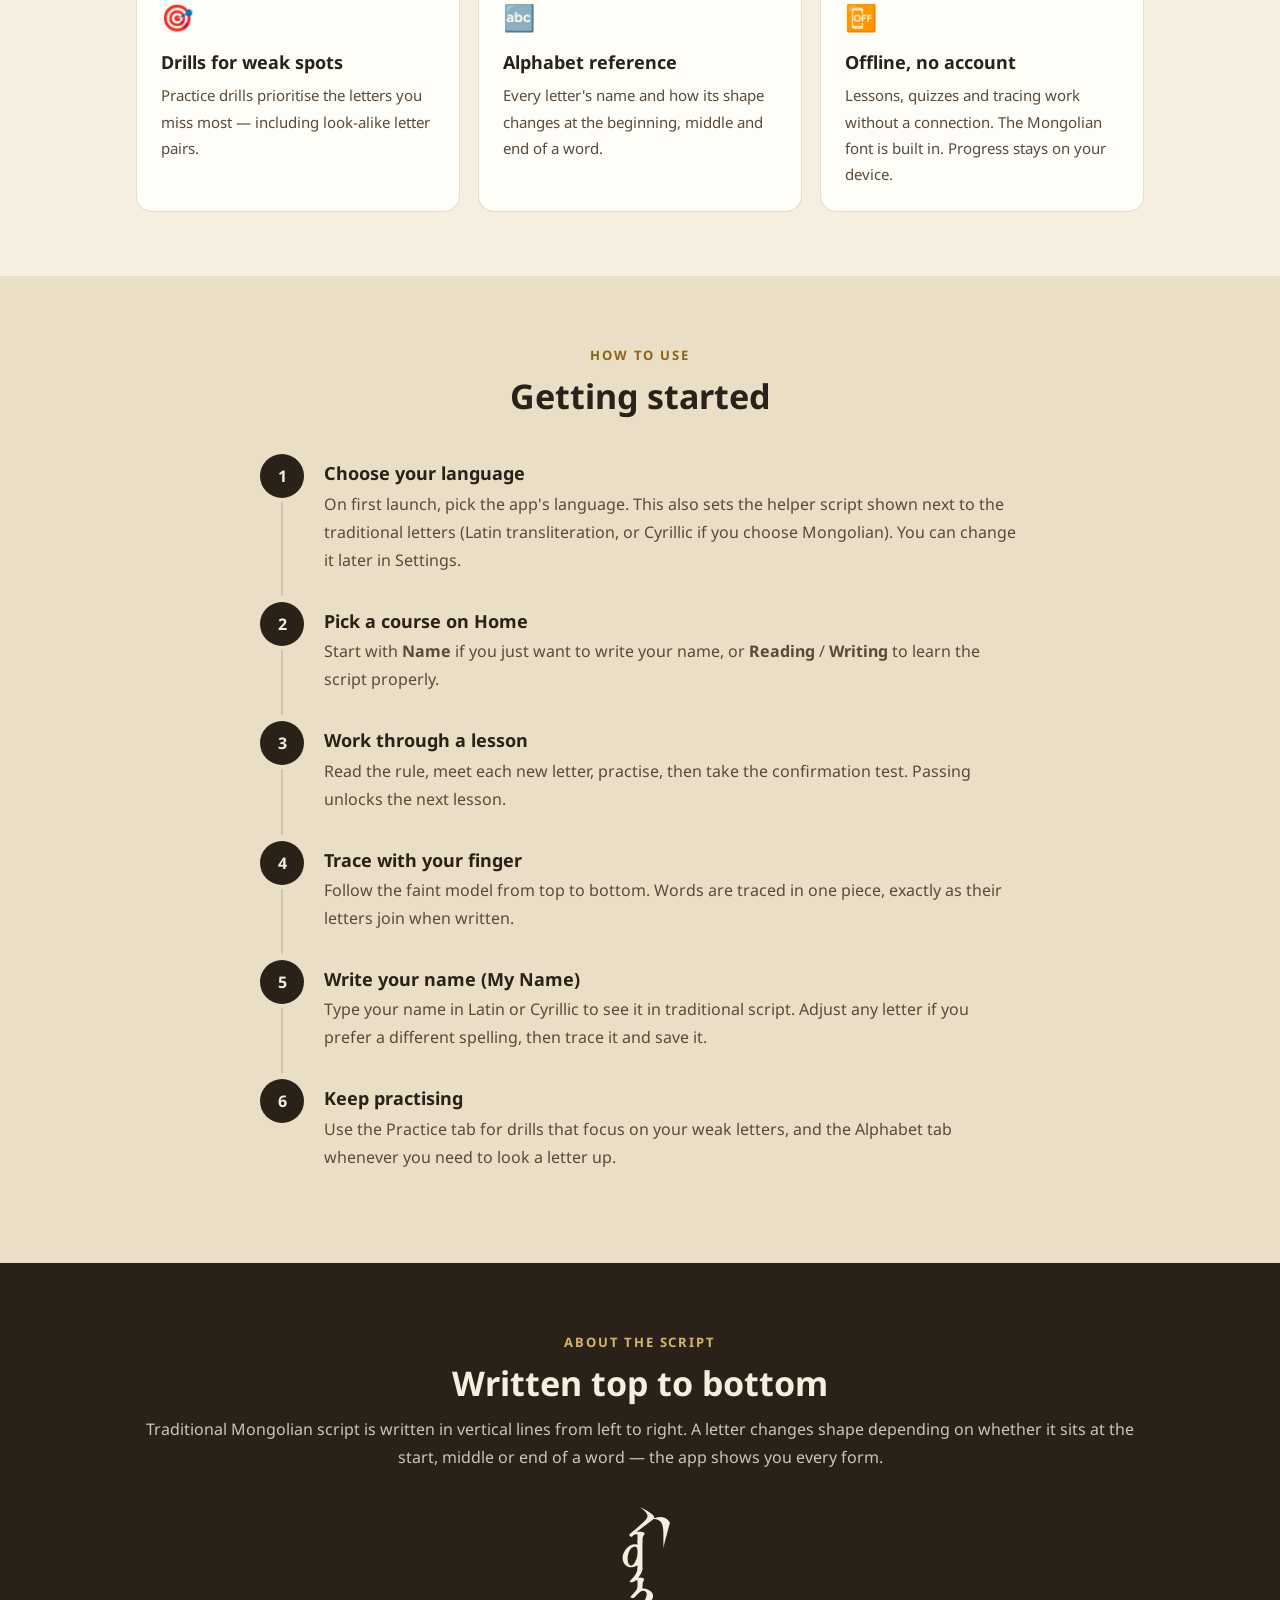
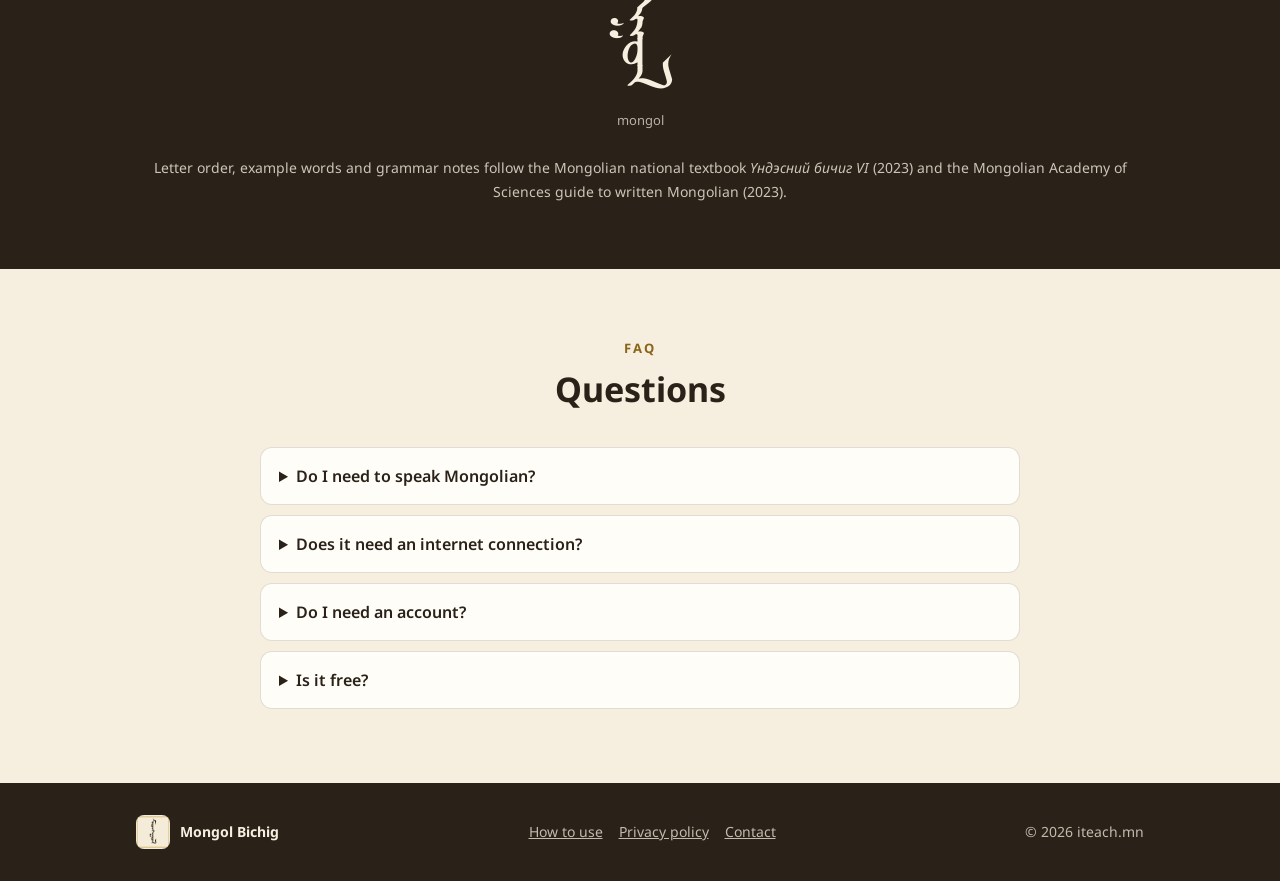
==== commit b6f5f113: "Mongol Bichig LP: use Classical Mongolian Dashitseden (self-hosted), same font as the app Co-Authore" ====
--- a/mongol-bichig/index.html
+++ b/mongol-bichig/index.html
@@ -49,9 +49,10 @@
 }
 </script>
 
+<link rel="preload" href="assets/fonts/cmdashitseden.woff" as="font" type="font/woff" crossorigin />
 <link rel="preconnect" href="https://fonts.googleapis.com">
 <link rel="preconnect" href="https://fonts.gstatic.com" crossorigin>
-<link href="https://fonts.googleapis.com/css2?family=Noto+Sans:wght@400;600;700&family=Noto+Sans+Mongolian&display=swap" rel="stylesheet">
+<link href="https://fonts.googleapis.com/css2?family=Noto+Sans:wght@400;600;700&display=swap" rel="stylesheet">
 <link rel="stylesheet" href="styles.css" />
 <link rel="icon" type="image/png" sizes="192x192" href="assets/icon-192.png" />
 <link rel="apple-touch-icon" href="assets/apple-touch-icon.png" />
--- a/mongol-bichig/styles.css
+++ b/mongol-bichig/styles.css
@@ -37,8 +37,17 @@
 
 .wrap { max-width: var(--maxw); margin: 0 auto; padding: 0 16px; }
 
+/* モンゴル文字: アプリと同じ Classical Mongolian Dashitseden（Bolorsoft free font）を自前配信 */
+@font-face {
+  font-family: 'Dashitseden';
+  src: url('assets/fonts/cmdashitseden.woff') format('woff');
+  font-weight: 400;
+  font-style: normal;
+  font-display: swap;
+}
+
 .mongol {
-  font-family: 'Noto Sans Mongolian', serif;
+  font-family: 'Dashitseden', serif;
   writing-mode: vertical-lr;
   text-orientation: sideways;
   line-height: 1.2;
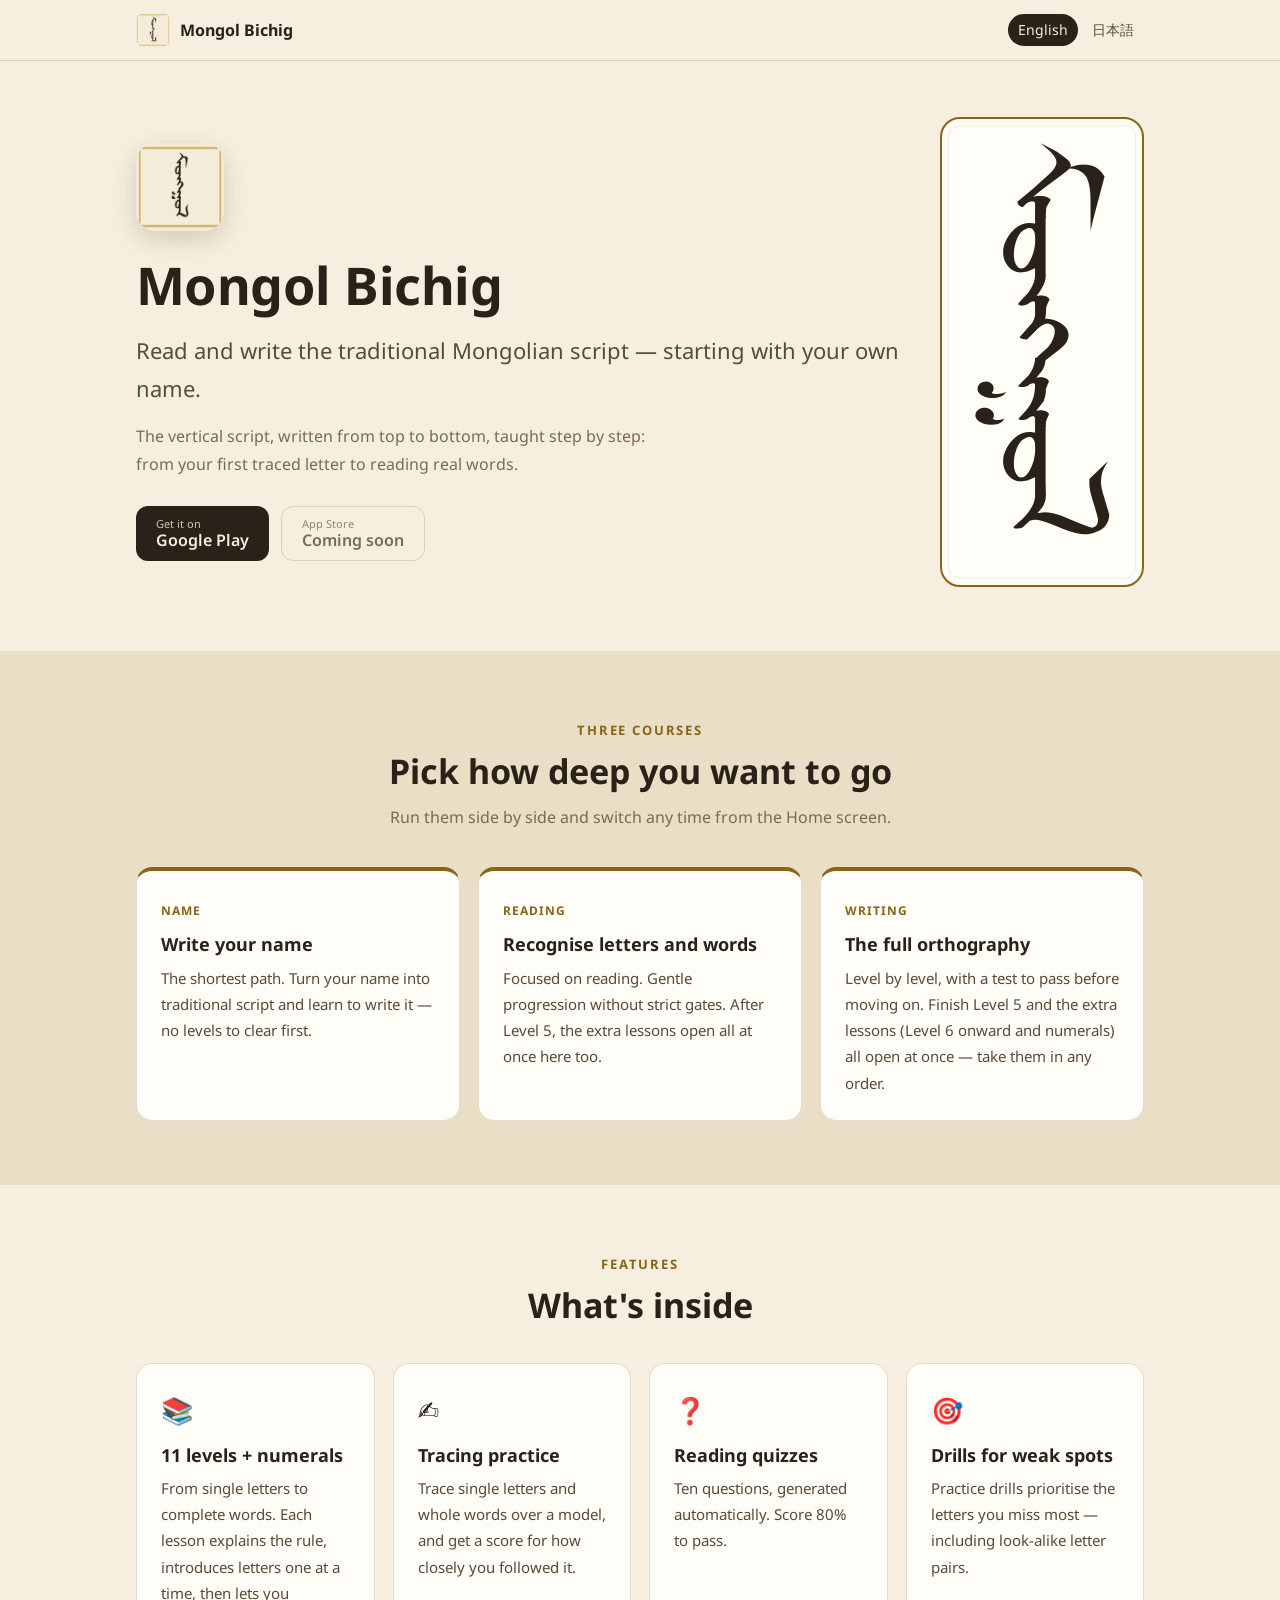
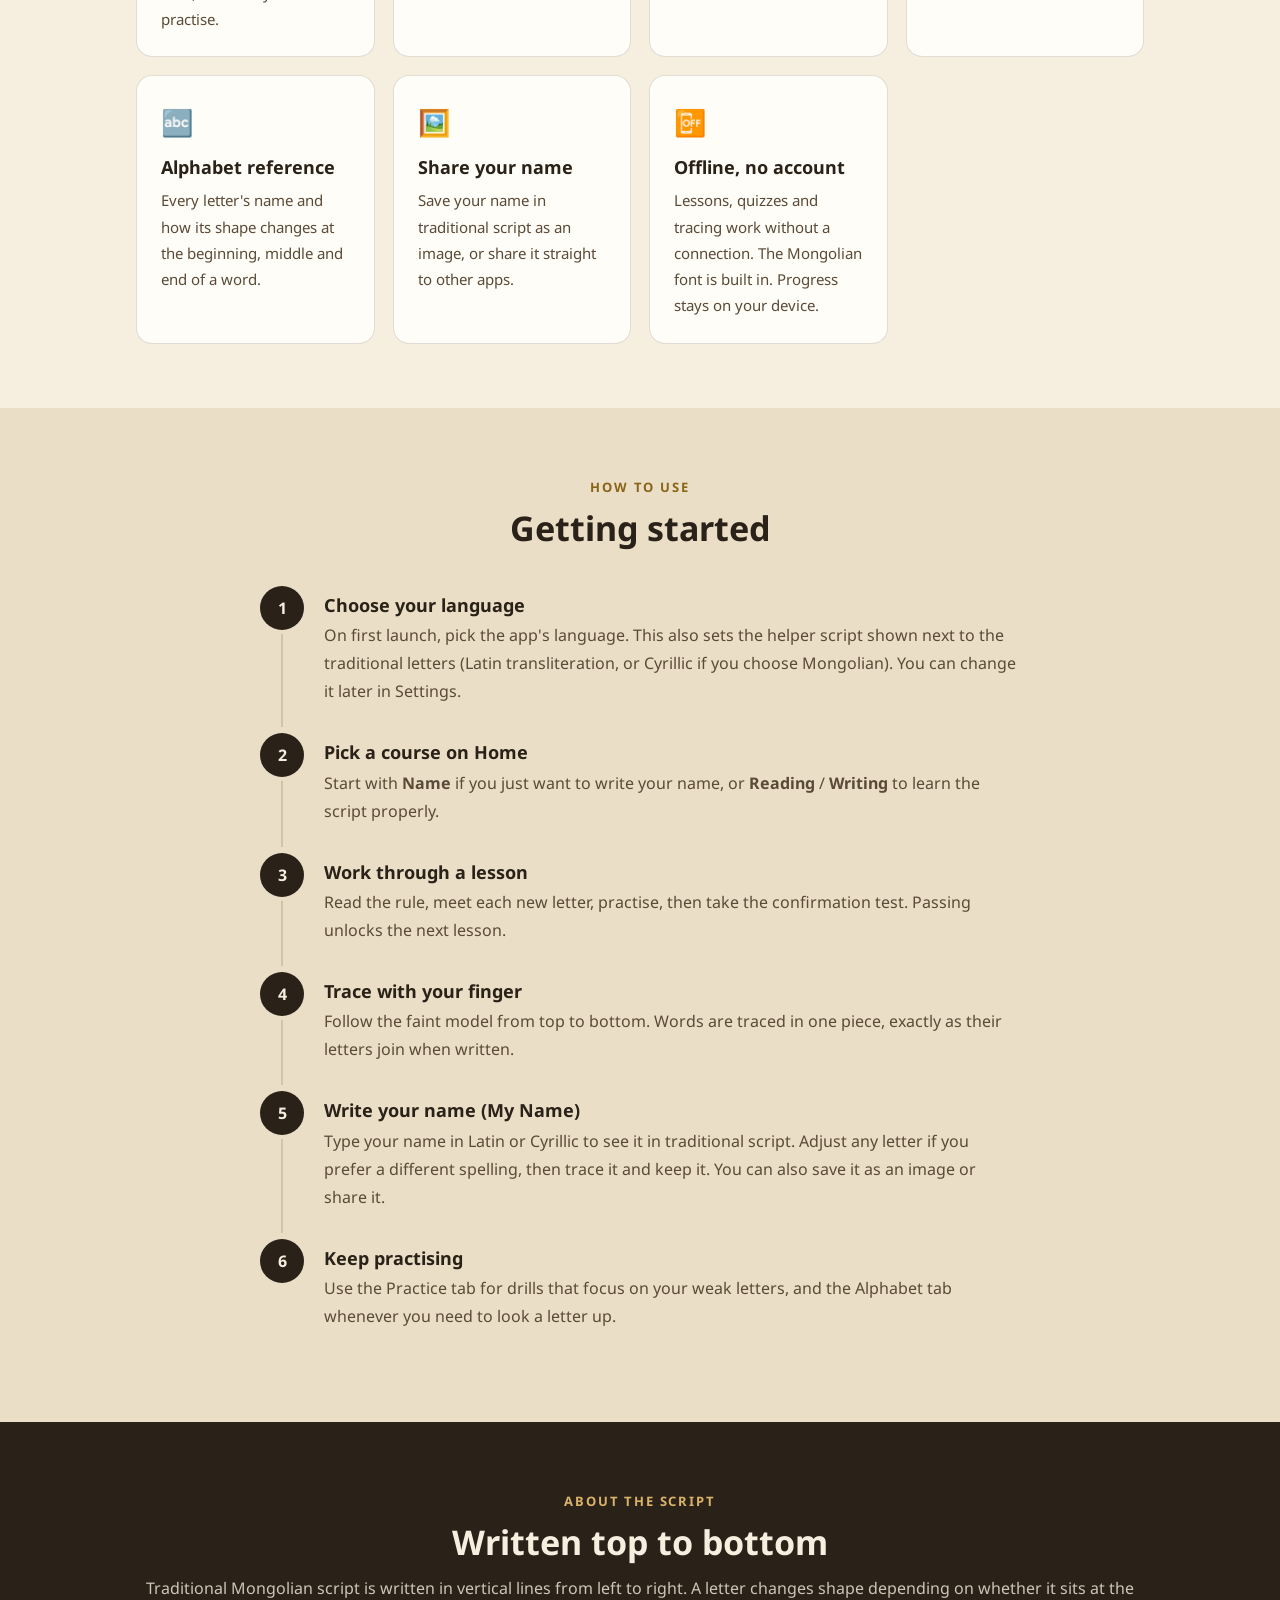
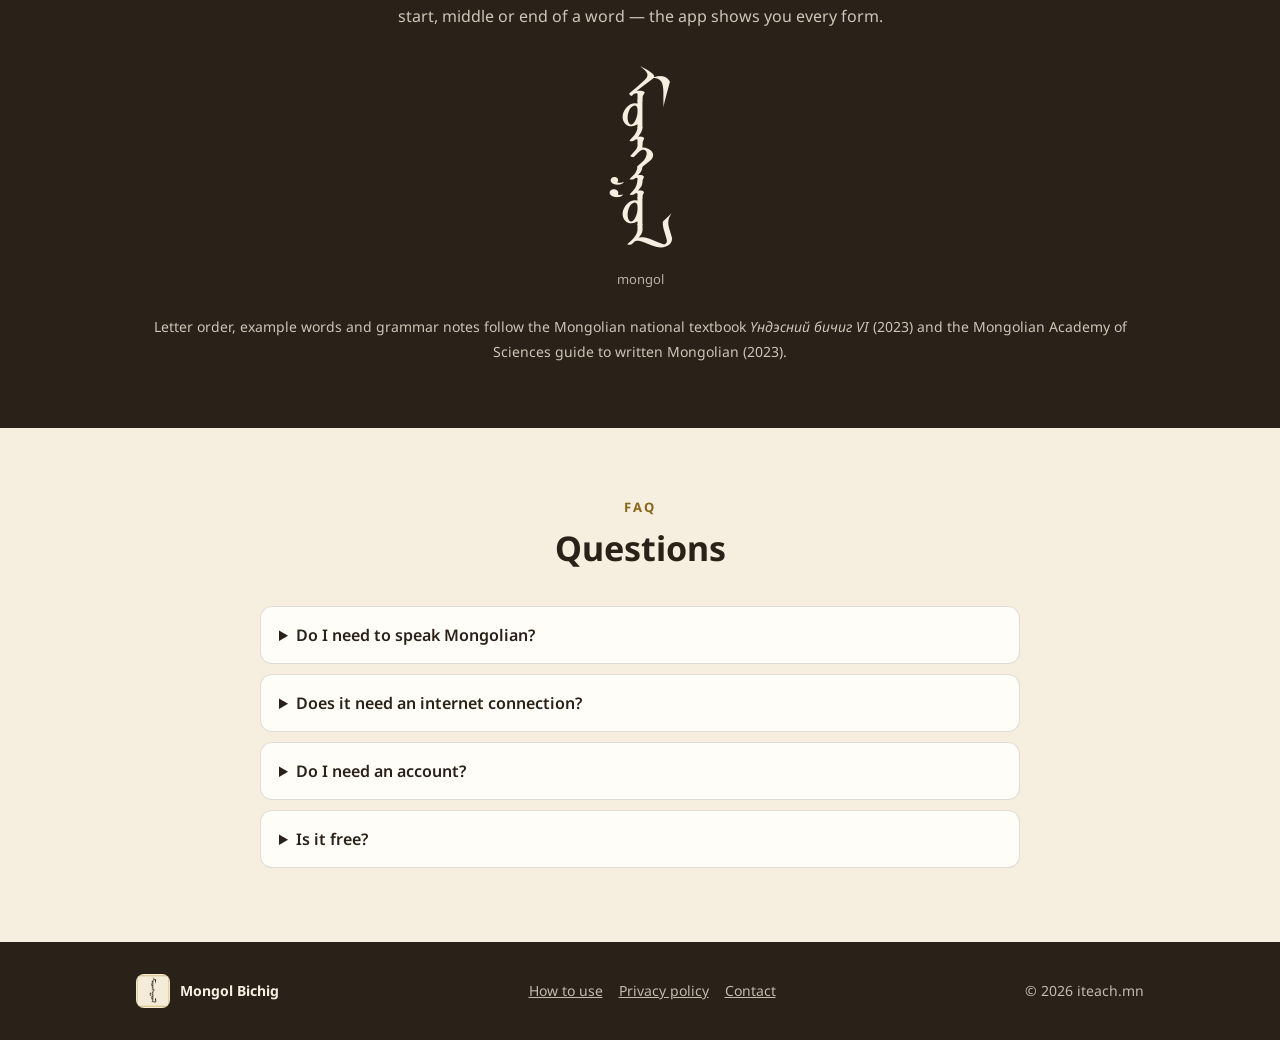
==== commit acd4b967: "Mongol Bichig LP: reflect 1.1.0 (extra lessons, name sharing, remove-ads purchase); 4-column feature" ====
--- a/mongol-bichig/index.html
+++ b/mongol-bichig/index.html
@@ -42,6 +42,9 @@
   "description": "Read and write the traditional Mongolian script, starting with your own name.",
   "image": "https://iteachmn.github.io/mongol-bichig/assets/icon-512.png",
   "url": "https://iteachmn.github.io/mongol-bichig/",
+  "installUrl": "https://play.google.com/store/apps/details?id=mn.iteach.mongolbichig",
+  "softwareVersion": "1.1.0",
+  "downloadUrl": "https://play.google.com/store/apps/details?id=mn.iteach.mongolbichig",
   "installUrl": "https://play.google.com/store/apps/details?id=mn.iteach.mongolbichig",
   "offers": { "@type": "Offer", "price": "0", "priceCurrency": "USD" },
   "author": { "@type": "Organization", "name": "iteach.mn", "url": "https://iteach.mn" },
@@ -102,12 +105,12 @@
       <article class="card course">
         <span class="tag">Reading</span>
         <h3>Recognise letters and words</h3>
-        <p>Focused on reading. Gentle progression without strict gates.</p>
+        <p>Focused on reading. Gentle progression without strict gates. After Level 5, the extra lessons open all at once here too.</p>
       </article>
       <article class="card course">
         <span class="tag">Writing</span>
         <h3>The full orthography</h3>
-        <p>Level by level, with a test to pass before moving on.</p>
+        <p>Level by level, with a test to pass before moving on. Finish Level 5 and the extra lessons (Level 6 onward and numerals) all open at once — take them in any order.</p>
       </article>
     </div>
   </div>
@@ -119,12 +122,13 @@
       <span class="sec-kicker">Features</span>
       <h2 class="sec-title">What's inside</h2>
     </div>
-    <div class="grid">
+    <div class="grid grid-4">
       <article class="card"><div class="ico">📚</div><h3>11 levels + numerals</h3><p>From single letters to complete words. Each lesson explains the rule, introduces letters one at a time, then lets you practise.</p></article>
       <article class="card"><div class="ico">✍️</div><h3>Tracing practice</h3><p>Trace single letters and whole words over a model, and get a score for how closely you followed it.</p></article>
       <article class="card"><div class="ico">❓</div><h3>Reading quizzes</h3><p>Ten questions, generated automatically. Score 80% to pass.</p></article>
       <article class="card"><div class="ico">🎯</div><h3>Drills for weak spots</h3><p>Practice drills prioritise the letters you miss most — including look-alike letter pairs.</p></article>
       <article class="card"><div class="ico">🔤</div><h3>Alphabet reference</h3><p>Every letter's name and how its shape changes at the beginning, middle and end of a word.</p></article>
+      <article class="card"><div class="ico">🖼️</div><h3>Share your name</h3><p>Save your name in traditional script as an image, or share it straight to other apps.</p></article>
       <article class="card"><div class="ico">📴</div><h3>Offline, no account</h3><p>Lessons, quizzes and tracing work without a connection. The Mongolian font is built in. Progress stays on your device.</p></article>
     </div>
   </div>
@@ -141,7 +145,7 @@
       <li><h3>Pick a course on Home</h3><p>Start with <b>Name</b> if you just want to write your name, or <b>Reading</b> / <b>Writing</b> to learn the script properly.</p></li>
       <li><h3>Work through a lesson</h3><p>Read the rule, meet each new letter, practise, then take the confirmation test. Passing unlocks the next lesson.</p></li>
       <li><h3>Trace with your finger</h3><p>Follow the faint model from top to bottom. Words are traced in one piece, exactly as their letters join when written.</p></li>
-      <li><h3>Write your name (My Name)</h3><p>Type your name in Latin or Cyrillic to see it in traditional script. Adjust any letter if you prefer a different spelling, then trace it and save it.</p></li>
+      <li><h3>Write your name (My Name)</h3><p>Type your name in Latin or Cyrillic to see it in traditional script. Adjust any letter if you prefer a different spelling, then trace it and keep it. You can also save it as an image or share it.</p></li>
       <li><h3>Keep practising</h3><p>Use the Practice tab for drills that focus on your weak letters, and the Alphabet tab whenever you need to look a letter up.</p></li>
     </ol>
   </div>
@@ -171,7 +175,7 @@
       <details><summary>Do I need to speak Mongolian?</summary><p>No. If you choose a language other than Mongolian, the app shows Latin transliteration and word meanings alongside the script.</p></details>
       <details><summary>Does it need an internet connection?</summary><p>Almost everything works offline. The one exception: when you enter a name that isn't in the built-in dictionary of more than 15,000 words, that text is sent to a conversion service. Offline, the app falls back to a built-in approximation.</p></details>
       <details><summary>Do I need an account?</summary><p>No. There is no sign-up, and your progress is stored only on your device.</p></details>
-      <details><summary>Is it free?</summary><p>All learning content is available without payment. The app shows ads.</p></details>
+      <details><summary>Is it free?</summary><p>Yes — every lesson and feature is free. The app shows ads; a one-time in-app purchase removes them. Nothing else changes.</p></details>
     </div>
   </div>
 </section>
--- a/mongol-bichig/styles.css
+++ b/mongol-bichig/styles.css
@@ -108,6 +108,7 @@
 .dark .sec-kicker { color: #D9B26A; }
 
 .grid { display: grid; gap: 18px; grid-template-columns: repeat(auto-fit, minmax(260px, 1fr)); }
+.grid-4 { grid-template-columns: repeat(auto-fit, minmax(220px, 1fr)); }
 .card {
   background: var(--card); border: 1px solid var(--line); border-radius: 16px; padding: 24px;
 }
